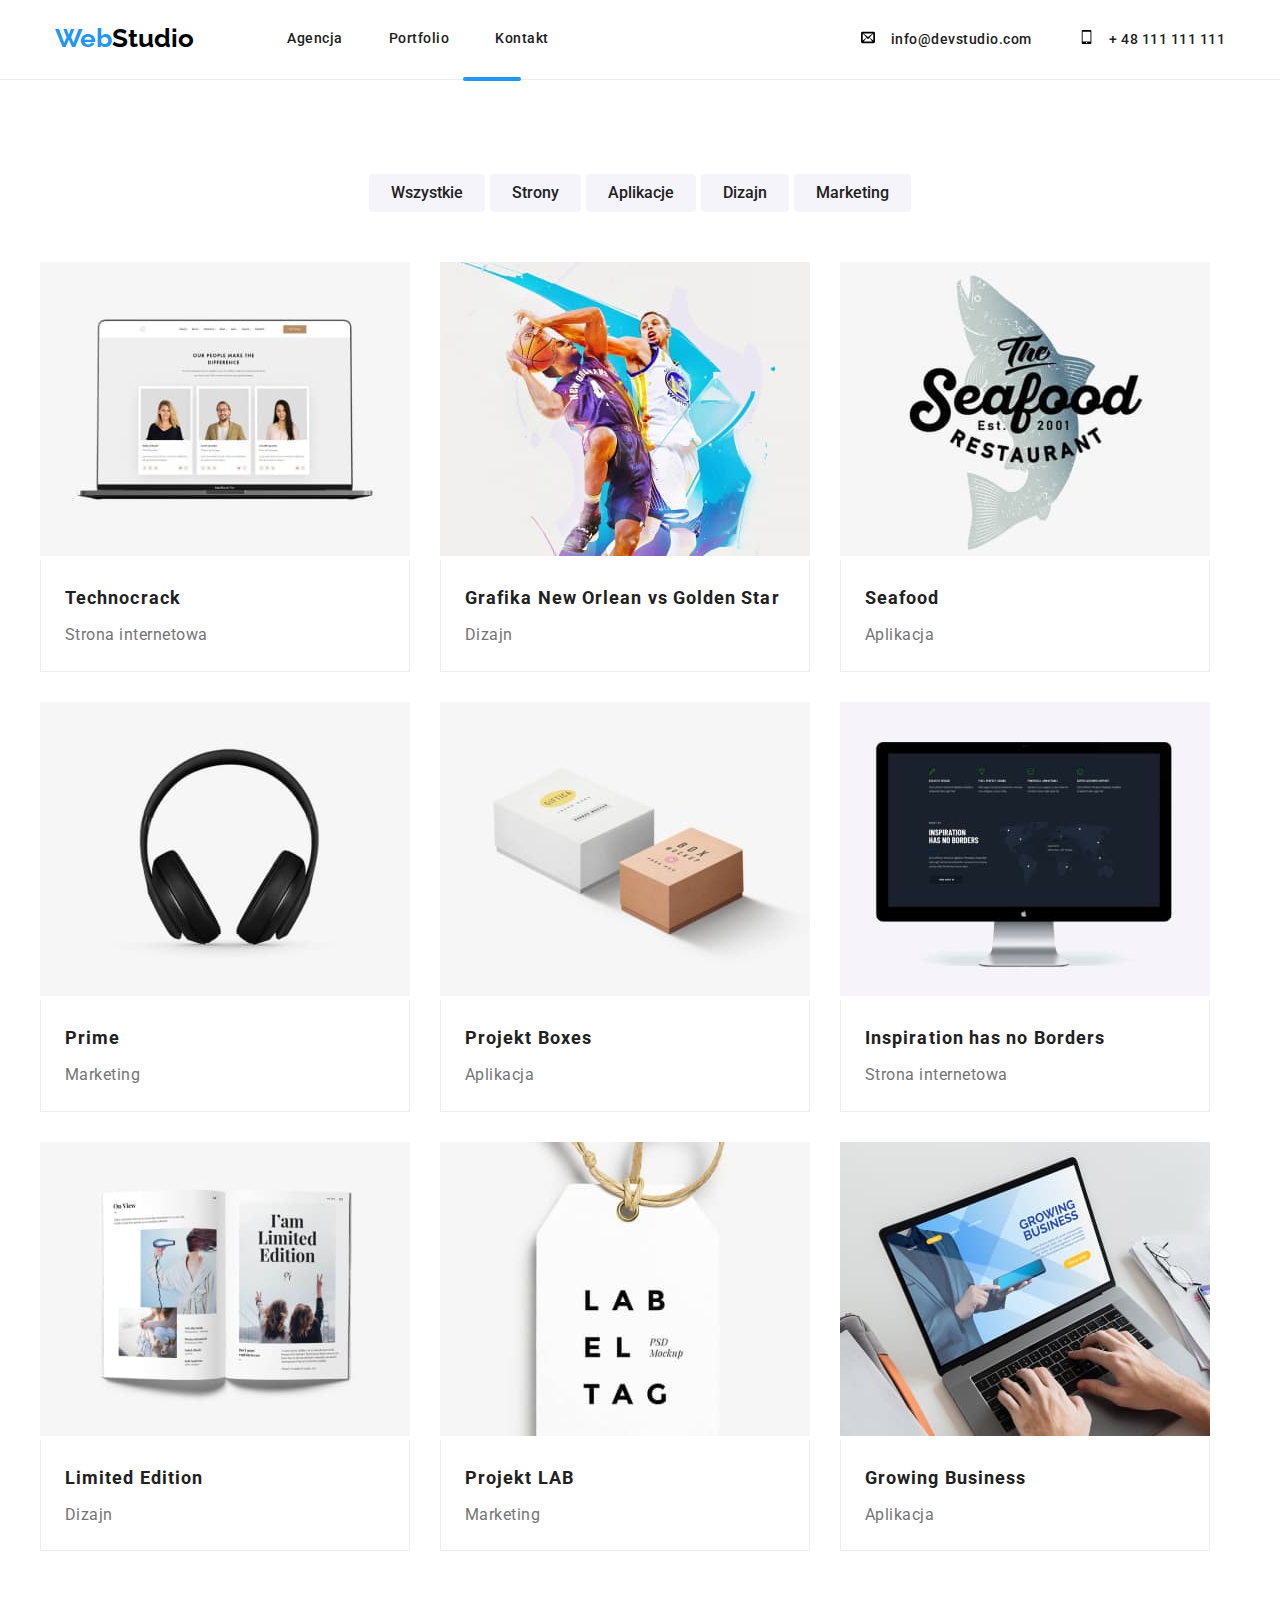
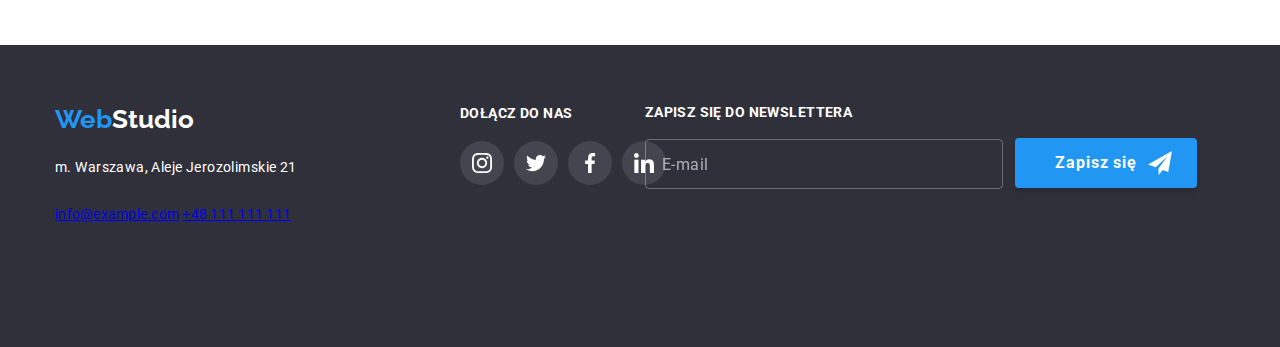
==== portfolio.html @ 0a7a1715 "footer-color-change" ====
<!DOCTYPE html>
<html lang="en">

<head>
    <meta charset="UTF-8">
    <meta http-equiv="X-UA-Compatible" content="ie=edge">
    <meta name="viewport" content="width=device-width, initial-scale=1.0"/>
    <title>Portfolio</title>

    <link
      rel="stylesheet"
      href="https://cdnjs.cloudflare.com/ajax/libs/modern-normalize/1.0.0/modern-normalize.min.css"
    />
    <link rel="stylesheet" href="./css/styles.css" />

    <link rel="preconnect" href="https://fonts.googleapis.com" /> 
    <link rel="preconnect" href="https://fonts.gstatic.com" crossorigin /> 
    <link href="https://fonts.googleapis.com/css2?family=Raleway:wght@700&family=Roboto:ital,wght@0,500;0,900;1,400;1,700&display=swap" 
    rel="stylesheet" />

</head>

<body class="body">
    <header class="header-area">
            <div class="container site-bar">
                <a class="logo logo-first" href="index.html">Web<span class="logo logo--second-header">Studio</span></a>
                <nav>
                    <ul class="main-contact">
                     <li><a class="main-contact__link" href="index.html">Agencja</a></li>
                     <li><a class="main-contact__link main-contact__portfolio" href="portfolio.html">Portfolio</a></li>
                     <li><a class="main-contact__link" href="/Kontakt">Kontakt</a></li>
                    </ul>
                </nav>
                <ul class=" main-contact main-contact--margin">
                    <li><a class="links" href="mailto:info@devstudio.com">
                        <svg width="16" height="12" class="main-contact__icon">
                            <use href="./Images/symbol-defs.svg#icon-envelop"></use>
                        </svg>
                        info@devstudio.com</a></li>
                    <li><a class="links" href="tel:+48111111111">
                    <svg width="10" height="16" class="main-contact__icon">
                        <use href="./Images/symbol-defs.svg#icon-mobile2"></use>
                    </svg>
                    + 48 111 111 111</a></li>
                </ul>
            </div>
        </header>
    
    <main>
        <div class="buttons container section">
            <div class="buttons-area">
                <button type="button" class="buttons-area__btn"> Wszystkie </button>
                <button type="button" class="buttons-area__btn"> Strony </button>
                <button type="button" class="buttons-area__btn"> Aplikacje </button>
                <button type="button" class="buttons-area__btn"> Dizajn </button>
                <button type="button" class="buttons-area__btn"> Marketing </button>
            </div>

            <ul class="projects-img">
                <li>
                    <figure>
                    <div class="projects-img__box">
                    <img
                    src="Images/technocrack.jpg"
                    alt="techno"
                    width="370"
                    height="294">
                    <div class="projects-img__box--overlay">
                        <p class="projects-img__text">Technocrack jest popularną platformą wykorzystywaną do rozpowszechniania koronawirusa. Firmy wykorzystują tę platformę do celów szpiegowskich i ataków na niezabezpieczone serwery konkurencji</p>
                    </div>
                    </div>
                    <figcaption class="projects-img__fig">
                     <h4 class="projects-img__title">Technocrack</h4> 
                     <p class="projects-img__type">Strona internetowa</p>
                    </figcaption>
                </figure>
                </li>

                <li>
                    <figure>
                        <div class="projects-img__box">
                    <img
                    src="Images/grafikaneworlean.jpg"
                    alt="neworlean"
                    width="370"
                    height="294">
                    <div class="projects-img__box--overlay">
                        <p class="projects-img__text">Technocrack jest popularną platformą wykorzystywaną do rozpowszechniania koronawirusa. Firmy wykorzystują tę platformę do celów szpiegowskich i ataków na niezabezpieczone serwery konkurencji</p>
                    </div>
                    </div>
                    <figcaption class="projects-img__fig">
                       <h4 class="projects-img__title">Grafika New Orlean vs Golden Star</h4>
                        <p class="projects-img__type">Dizajn</p>
                    </figcaption>
                    </figure>
                </li>

                <li>
                    <figure>
                        <div class="projects-img__box">
                    <img
                    src="Images/restauracja.jpg"
                    alt="restauracja"
                    width="370"
                    height="294">
                    <div class="projects-img__box--overlay">
                        <p class="projects-img__text">Technocrack jest popularną platformą wykorzystywaną do rozpowszechniania koronawirusa. Firmy wykorzystują tę platformę do celów szpiegowskich i ataków na niezabezpieczone serwery konkurencji</p>
                    </div>
                    </div>
                    <figcaption class="projects-img__fig">
                     <h4 class="projects-img__title">Seafood</h4>
                      <p class="projects-img__type">Aplikacja</p>
                    </figcaption>
                    </figure>
                </li>
            
        
                <li>
                    <figure>
                        <div class="projects-img__box">
                    <img
                    src="Images/projektprime.jpg"
                    alt="projektprime"
                    width="370"
                    height="294">
                    <div class="projects-img__box--overlay">
                        <p class="projects-img__text">Technocrack jest popularną platformą wykorzystywaną do rozpowszechniania koronawirusa. Firmy wykorzystują tę platformę do celów szpiegowskich i ataków na niezabezpieczone serwery konkurencji</p>
                    </div>
                    </div>
                    <figcaption class="projects-img__fig">
                    <h4 class="projects-img__title">Prime</h4>
                     <p class="projects-img__type">Marketing</p>
                    </figcaption>
                    </figure>
                </li>


                <li>
                    <figure>
                        <div class="projects-img__box">
                    <img
                    src="Images/projektboxes.jpg"
                    alt="boxes"
                    width="370"
                    height="294">
                    <div class="projects-img__box--overlay">
                        <p class="projects-img__text">Technocrack jest popularną platformą wykorzystywaną do rozpowszechniania koronawirusa. Firmy wykorzystują tę platformę do celów szpiegowskich i ataków na niezabezpieczone serwery konkurencji</p>
                    </div>
                    </div>
                    <figcaption class="projects-img__fig">
                    <h4 class="projects-img__title">Projekt Boxes</h4>
                     <p class="projects-img__type">Aplikacja</p>
                    </figcaption>
                    </figure>
                </li>


                <li>
                    <figure>
                        <div class="projects-img__box">
                    <img
                    src="Images/inspiration.jpg"
                    alt="inspiration"
                    width="370"
                    height="294">
                    <div class="projects-img__box--overlay">
                        <p class="projects-img__text">Technocrack jest popularną platformą wykorzystywaną do rozpowszechniania koronawirusa. Firmy wykorzystują tę platformę do celów szpiegowskich i ataków na niezabezpieczone serwery konkurencji</p>
                    </div>
                    </div>
                    <figcaption class="projects-img__fig"> 
                    <h4 class="projects-img__title">Inspiration has no Borders</h4>
                    <p class= "projects-img__type">Strona internetowa</p>
                    </figcaption>
                    </figure>
                </li>
            
                <li>
                    <figure>
                        <div class="projects-img__box">
                    <img
                    src="Images/magazyn.jpg"
                    alt="magazyn"
                    width="370"
                    height="294">
                    <div class="projects-img__box--overlay">
                        <p class="projects-img__text">Technocrack jest popularną platformą wykorzystywaną do rozpowszechniania koronawirusa. Firmy wykorzystują tę platformę do celów szpiegowskich i ataków na niezabezpieczone serwery konkurencji</p>
                    </div>
                    </div>
                    <figcaption class="projects-img__fig">
                    <h4 class="projects-img__title">Limited Edition</h4>
                    <p class="projects-img__type">Dizajn</p>
                    </figcaption>
                    </figure>
                </li>


                <li>
                    <figure>
                        <div class="projects-img__box">
                    <img
                    src="Images/projektlab.jpg"
                    alt="projektlab"
                    width="370"
                    height="294">
                    <div class="projects-img__box--overlay">
                        <p class="projects-img__text">Technocrack jest popularną platformą wykorzystywaną do rozpowszechniania koronawirusa. Firmy wykorzystują tę platformę do celów szpiegowskich i ataków na niezabezpieczone serwery konkurencji</p>
                    </div>
                    </div>
                    <figcaption class="projects-img__fig">
                    <h4 class="projects-img__title">Projekt LAB</h4>
                     <p class="projects-img__type">Marketing</p>
                     </figcaption>
                    </figure>
                </li>


                <li>
                    <figure>
                        <div class="projects-img__box">
                    <img
                    src="Images/growingbusiness.jpg"
                    alt="business"
                    width="370"
                    height="294">
                    <div class="projects-img__box--overlay">
                        <p class="projects-img__text">Technocrack jest popularną platformą wykorzystywaną do rozpowszechniania koronawirusa. Firmy wykorzystują tę platformę do celów szpiegowskich i ataków na niezabezpieczone serwery konkurencji</p>
                    </div>
                    </div>
                    <figcaption class="projects-img__fig">
                    <h4 class="projects-img__title">Growing Business</h4>
                     <p class="projects-img__type">Aplikacja</p>
                    </figcaption>
                    </figure>
                </li>
            </ul>
        </div>
    </main>

    <footer class="footer-logo">
        <div class="container footer-info">
            <div class="footer-info-adress">
        <a class= "logo logo--first" href="index.html"
        >Web<span class="logo logo--second-footer">Studio</span></a>
        
        <address class="adress-info">
            <p class="adress-info__place">m. Warszawa, Aleje Jerozolimskie 21 </p>
            <br />
            <a href="mailto:info@example.com" class="adress-info__email">
                info@example.com</a>
            <a href="tel:+48111111111" class="adress-info__telephone">
                +48 111 111 111</a>
        </address>
        </div>
        <div class="footer-socials">
            <h4 class="footer-socials__title">DOŁĄCZ DO NAS</h4>
            <ul class="footer-socials__list">
                <li class="footer-socials__pics">
                    <svg width="20" height="20">
                        <use href="./Images/symbol-defs.svg#icon-instagram-2"></use>
                    </svg>
                </li>
                <li class="footer-socials__pics">
                    <svg width="20" height="20">
                        <use href="./Images/symbol-defs.svg#icon-twitter-1"></use>
                    </svg>
                </li>
                <li class="footer-socials__pics">
                    <svg width="20" height="20">
                        <use href="./Images/symbol-defs.svg#icon-facebook-1"></use>
                    </svg>
                </li>
                <li class="footer-socials__pics">
                    <svg width="20" height="20">
                        <use href="./Images/symbol-defs.svg#icon-linkedin-1"></use>
                    </svg>
                </li>
            </ul>
        </div>
            <div class="footer-div-newsletter">
            <form class="footer-newsletter">
            <label>
            <span class="footer-newsletter-title">ZAPISZ SIĘ DO NEWSLETTERA</span>
            <input
             type="email"
             name="email" 
             placeholder="E-mail"
             required 
             class="footer-newsletter__input"/>
            </label>
            <button type="submit" class="newsletter-btn">Zapisz się
                <svg class="newsletter-btn__pic" width="24" height="24">
                    <use href="./Images/symbol-defs.svg#icon-icon-send"></use>
                </svg>
            </button>
            </form>
        </div>
    </footer>
  </body>
</html>
---- css/styles.css ----
:root {
    --main-color: #212121;
    --accent-color: #2196f3;
    --descriptions-color: #757575;
    --background-dark-color: #2f303a;
    --background-light-color: #f5f4fa;
    --white-color: #ffffff;
    --black-color: #000000;
    --client-list-color: #AFB1B8;
    --grey-color: #ffffff99;
}

*,
*::before,
*::after {
  box-sizing: border-box;
  margin: 0;
  padding: 0;
}

.body {
    font-family: "Roboto", "Raleway", sans-serif;
    color: var(--main-color);
    max-width: 1600px;
    margin-right: auto;
    margin-left: auto;
}

.container {
    max-width: 1200px;
    margin-left: auto;
    margin-right: auto;
    padding: 0 15px;
}

.section {
    padding: 94px 0;
}


/* HEADER STYLES */

.header-area {
    background-color: var(--white-color);
    border-bottom: 1px solid #ececec;
}

.site-bar {
    display: flex;
    align-items: center;
}

.site-bar > a {
    margin: 24px 93px 25px 0;
    
}

.logo {
    color: var(--accent-color);
    text-decoration: none;
    font-family: "Raleway";
    font-size: 26px;
    font-weight: 700;
}


.logo--second-header {
    color: var(--black-color);
}

.main-contact {
    display: flex;
    list-style: none;
}

.main-contact a {
    color: var(--main-color);
    font-weight: 500;
    font-size: 14px;
    vertical-align: top;
    letter-spacing: 0.5px;
    margin-right: 46px;
    text-decoration: none;
    transition-property: color;
    transition-duration: 250ms;
    transition-timing-function: cubic-bezier(0.4, 0, 0.2, 1);
}

.main-nav a {
    color: var(--descriptions-color);
    margin-right: 50px;
}

.main-contact a[href="/Kontakt"] {
    margin-right: 0;
}

.main-contact--margin {
    margin-left: auto;
}

.main-contact--margin a[href="tel:+48111111111"] {
    margin-right: 0;
}


.main-contact a:hover {
    color: var(--accent-color);
    fill: var(--accent-color);
}

.main-contact a:focus {
    color: var(--accent-color);
    fill: var(--accent-color);
}

 .main-contact__icon {
    height: 14px;
    width: 18px;
    margin-right: 10px;
    transition-property: fill;
    transition-duration: 250ms;
    transition-timing-function: cubic-bezier(0.4, 0, 0.2, 1);
 }

.main-contact__links {
    position: relative;
}

.main-contact__agency::after {
    content: "";
    position: absolute;
    background: var(--accent-color);
    border-radius: 2px;
    width: 53px;
    height: 4px;
    left: 362px;
    top: 75px;
}



/*MAIN*/


.main-site { 
    background: linear-gradient(
        to bottom,
        rgb(0,0,0, 40%),
        rgb(0,0,0, 40%)),
    url(../Images/background-image.jpg);
    padding: 200px 0;
}


.main-site__caption {
    color: var(--white-color);
    font-size: 44px;
    font-weight: 900;
    line-height: 1.4;
    text-align: center;
    vertical-align: top;
    letter-spacing: 3px;
    padding-bottom: 30px;
}


.main-site__button {
    color: var(--white-color);
    background-color: var(--accent-color);
    border: none;
    font-weight: 700;
    font-size: 16px;
    text-align: center;
    line-height: 1.9;
    cursor: pointer;
    border-radius: 4px;
    box-shadow: 0px 4px 4px rgba(0, 0, 0, 0.15);
    display: block;
    padding: 10px 42px;
    margin-right: auto;
    margin-left: auto;
}

.section-list {
    list-style: none;
    display: flex;
    gap: 30px;
}

.section-list-image {
    display: flex;
    width: 270px;
    height: 120px;
    justify-content: center;
    align-items: center;
    margin-bottom: 30px;
    border-radius: 4px;
    background-color: #F5F4FA;
}

.section-list-title { 
    font-size: 14px;
    font-weight: 700;
    line-height: auto;
    text-transform: uppercase;
    letter-spacing: 0.3px;
    margin-bottom: 10px;
}

.section-list-text {
    color: var(--descriptions-color);
    font-size: 14px;
    line-height: 1.7;
    letter-spacing: 0.3px;
}

/* another section */

.section__title {
    font-size: 36px;
    font-weight: 700;
    text-align: center;
    line-height: 42.2px;
    padding-bottom: 50px;
}

.section-list {
    list-style-type: none;
    display: flex;
    gap: 30px;
}

.section-jobs__item{
    position: relative;
}

.section-list--bcground {
    position: absolute;
    width: 100%;
    top: 224px;
    background-color: #2F303ACC;
    border: 1px black solid;
    z-index: 1;
}

.section-list-cap {
    font-family: 'Roboto';
    font-style: normal;
    font-weight: 700;
    font-size: 14px;
    line-height: 16px;
    text-align: center;
    letter-spacing: 0.03em;
    text-transform: uppercase;
    color: var(--white-color);
    padding-top: 27px;
    padding-bottom: 27px;
}

/* another section */


.container-team {
    background-color: var(--background-light-color);
}

.list-padding {
    list-style: none;
    display: flex;
    gap: 30px;
    padding-bottom: 94px;
}

.container-team__about--list {
    display: flex;
    gap: 10px;
    justify-content: center;
    padding-bottom: 30px;
}

.container-team__about--img {
    width: 44px;
    height: 44px;
    display: flex;
    justify-content: center;
    align-items: center;
    border-radius: 50%;
    fill: var(--client-list-color);
    transition-property: background-color;
    transition-duration: 250ms;
    transition-timing-function: cubic-bezier(0.4, 0, 0.2, 1);
}

.container-team__about--img:hover,
.container-team__about--img:active {
    background-color: var(--accent-color);
    cursor: pointer;
    fill: var(--white-color);
}

.team-caption {
    font-weight: 700;
    font-size: 36px;
    line-height: auto;
    text-align: center;
    vertical-align: top;
    letter-spacing: 0.03em;
    padding-bottom: 50px;
    padding-top: 94px;
}

.container-team__worker {
    background-color: var(--white-color);
    box-shadow: 0px 1px 3px rgba(0, 0, 0, 0.12), 0px 1px 1px rgba(0, 0, 0, 0.14),
    0px 2px 1px rgba(0, 0, 0, 0.2);
    border-bottom-right-radius: 4px;
    border-bottom-left-radius: 4px;
}

.container-team__worker img {
    display: block;
    max-height: 100%;
    height: auto;
}

.container-team__about--title {
    font-size: 16px;
    font-weight: 500;
    text-align: center;
    line-height: 1.2;
    letter-spacing: 0.03em;
    padding-top: 30px;
    padding-bottom: 10px;
}

.container-team__about--profession {
    color: var(--descriptions-color);
    font-size: 16px;
    text-align: center;
    letter-spacing: 0.03em;
    padding-bottom: 30px;
}

/* another section */


.container__caption {
    font-family: Roboto;
    font-size: 36px;
    font-weight: 700;
    line-height: 42.19px;
    text-align: center;
    letter-spacing: 0.03em;
    margin-bottom: 50px;
}

.list-fill {
    list-style: none;
    display: flex;
    gap: 30px;
    fill: var(--client-list-color);
}

.container__clients {
    width: 170px;
    height: 92px;
    border: 1px solid var(--client-list-color);
    border-radius: 4px;
    justify-content: center;
    align-items: center;
    display: flex;
    padding-left: 32px;
    padding-right: 32px;
    padding-top: 17.71px;
    padding-bottom: 14.25px;
    transition-property: fill;
    transition-duration: 250ms;
    transition-timing-function: cubic-bezier(0.4, 0, 0.2, 1);
}


.container__clients:hover,
.container__clients:focus {
    border: 1px solid var(--accent-color);
    fill: var(--accent-color);
    cursor: pointer;
}




/* FOOTER */


.footer-logo {
    background-color: var(--background-dark-color);
    padding: 60px 0;
}

.footer-info {
    display: flex;
}

.logo--second-footer {
    text-decoration: none;
    font-family: "Raleway", sans-serif;
    font-size: 26px;
    font-weight: 700;
    color: var(--white-color);
}

.adress-info {
    color: var(--white-color);
    font-size: 14px;
    font-weight: 400;
    font-style: normal;
    text-decoration: none;
    line-height: 1.7;
    vertical-align: top;
    letter-spacing: 0.25px;
    padding-top: 20px;
    margin-right: 70px;
    margin-bottom: 60px;
}

.adress-info__place {
    font-style: normal;
    font-size: 14px;
    line-height: 24px;
    letter-spacing: 0.03em;
}

.adress-info__email
.adress-info__telephone {
    text-decoration: none;
    color: var(--grey-color);
    font-style: normal;
    font-size: 14px;
    font-weight: 400;
    line-height: 1.7;
    vertical-align: top;
    letter-spacing: 0.25px;
    transition-property: color;
    transition-duration: 250ms;
    transition-timing-function: cubic-bezier(0.4, 0, 0.2, 1);
}


.adress-info__email:focus {
    color: var(--accent-color);
}
.adress-info__email:hover {
    color: var(--accent-color);
}

.adress-info__telephone:focus {
    color: var(--accent-color)
}
.adress-info__telephone:hover {
    color: var(--accent-color);
}

.footer-socials {
    position: absolute;
    left: 460px;
}

.footer-socials__title {
    font-family: Roboto;
    font-size: 14px;
    font-weight: 700;
    line-height: 16px;
    letter-spacing: 0.03em;
    text-transform: uppercase;
    color: var(--white-color);
    margin-bottom: 20px;
}

.footer-socials__list{
    display: flex;
    gap: 10px;
}

.footer-socials__pics {
    width: 44px;
    height: 44px;
    background-color:rgba(255, 255, 255, 0.1);
    border-radius: 50%;
    justify-content: center;
    align-items: center;
    gap: 10px;
    display: flex;
    fill: var(--white-color);
    transition-property: background-color;
    transition-duration: 250ms;
    transition-timing-function: cubic-bezier(0.4, 0, 0.2, 1);
}

.footer-socials__pics:hover,
.footer-socials__pics:focus {
    background-color: var(--accent-color);
    cursor: pointer;
    fill: var(--white-color);
}

/* NEWSLETTER FOOTER */

.footer-div-newsletter {
    margin-left: 200px;
}

.footer-newsletter {
    display: flex;
    flex-flow: row wrap;
    align-items: flex-start;
}


.footer-newsletter-title {
    font-style: normal;
    font-weight: 700;
    font-size: 14px;
    line-height: 14px;
    letter-spacing: 0.03em;
    color: var(--white-color);
    display: block;
    margin-left: 78px;
    margin-bottom: 20px;
}


.footer-newsletter__input {
    font-weight: 400;
    font-size: 16px;
    line-height: 20px;
    width: 358px;
    height: 50px;
    margin-left: 78px;
    margin-right: 12px;
    padding: 15px 16px;
    border: 1px solid rgba(255, 255, 255, 0.3);
    filter: drop-shadow(0px 4px 4px rgba(0, 0, 0, 0.15));
    border-radius: 4px;
    background-color: #2196F300;
    outline: none;
    transition: border 250ms cubic-bezier(0.4, 0, 0.2, 1);;
}

.footer-newsletter__input:focus-within{
    border-color: var(--accent-color);
}
.footer-newsletter__input:hover{
    border-color: var(--accent-color);
}

.footer-newsletter__input::placeholder {
    font-size: 16px;
    line-height: 20px;
    letter-spacing: 0.03em;
    color: rgba(255, 255, 255, 0.6);
}


.newsletter-btn {
    font-weight: 700;
    font-size: 16px;
    line-height: 30px;
    letter-spacing: 0.06em;
    color: var(--white-color);
    padding: 10px 28px 10px 42px;
    background-color: var(--accent-color);
    border: none;
    border-radius: 4px;
    box-shadow: 0px 4px 4px rgba(0, 0, 0, 0.15);
    cursor: pointer;
    position: relative;
    margin-top: 33px;
    padding: 10px 60px 10px 40px;
}


.newsletter-btn:active {
    box-shadow: 0px 4px 4px 0px rgba(0, 0, 0, 0.3) inset;
}

.newsletter-btn svg {
    margin-left: 24px;
}

.newsletter-btn__pic {
    position: absolute;
    top: 13px;
    right: 25px;
    fill: var(--white-color);
}



/* PORTFOLIO */

.main-contact__portfolio::after {
    content: "";
    position: absolute;
    height: 4px;
    width: 58px;
    background: var(--accent-color);
    border-radius: 2px;
    top: 77px;
    left: 463px
}

.buttons-area {
    display: flex;
    gap: 5px;
    justify-content: center;
}

.buttons-area__btn {
    background-color: var(--background-light-color);
    color: var(--main-color);
    border: none;
    font-size: 16px;
    font-weight: 500;
    text-align: center;
    line-height: 1.63;
    vertical-align: top; 
    padding: 6px 22px;
    border-radius: 4px;
    transition-property: background-color;
    transition-duration: 250ms;
    transition-timing-function: cubic-bezier(0.4, 0, 0.2, 1)
}

.buttons-area__btn:hover {
    background-color: var(--accent-color);
    color: var(--white-color);
    cursor: pointer;
    box-shadow: 0px 3px 1px rgba(0, 0, 0, 0.1),
    0px 1px 2px rgba(0, 0, 0, 0.08), 0px 2px 2px rgba(0, 0, 0, 0.12);
}

.buttons-area__btn:focus {
    background-color: var(--accent-color);
    fill: var(--white-color);
    cursor: pointer;
}

.projects-img {
    list-style: none;
    display: flex;
    flex-wrap: wrap;
    padding-top: 50px;
    gap: 30px;
}


.projects-img__box {
    display: relative;
    overflow: hidden;
}

.projects-img__fig {
    border-bottom: 1px solid #eeeeee;
    border-right: 1px solid #eeeeee;
    border-left: 1px solid #eeeeee;
}

.projects-img__title {
    font-size: 18px;
    font-weight: 700;
    line-height: 36px;
    vertical-align: top;
    letter-spacing: 0.06em;
    padding-top: 20px;
    padding-bottom: 4px;
    padding-left: 24px;
}

.projects-img__type {
    display: flex;
    color: var(--descriptions-color);
    font-size: 16px;
    line-height: 1.9;
    letter-spacing: 0.03em;
    padding-bottom: 20px;
    padding-left: 24px;
}




/* Wysuwane niebieskie karty */

.projects-img__box {
    position: relative;
    overflow: hidden;
}

.projects-img__box--overlay {
    position: absolute;
    top: 0;
    left: 0;
    width: 100%;
    height: 100%;
    background-color: #2196F3E5;
    transform: translateY(100%);
    transition: transform 250ms ease;
}

.projects-img__text {
    font-family: 'Roboto';
    font-weight: 400;
    font-size: 18px;
    line-height: 28px;
    letter-spacing: 0.03em;
    color: var(--white-color);
    padding-top: 49px;
    padding-bottom: 49px;
    padding-left: 24px;
    padding-right: 45px;
}

.project-box:hover .overlay{
    transform: translateY(0);
}

/* Okno modalne BACKDROP */

.backdrop {
    position: fixed;
    left: 0;
    top: 0;
    width: 100%;
    height: 100%;
    background-color: #00000033;
}

.modal {
    position: absolute;
    width: 528px;
    height: 581px;
    left: 50%;
    top: 50%;
    background-color: var(--white-color);
    transform: translate(-50%,-50%);
    filter: drop-shadow(0px 4px 4px rgba(0, 0, 0, 0.25));
}

.overlay-z {
    z-index: 3;
}

.close-btn {
    position: absolute;
    top: 8px;
    right: 8px;
    height: 30px;
    width: 30px;
    background-color: var(--white-color);
    border: 1px solid #0000001A;
    border-radius: 50%;
    cursor: pointer;
    transition: color 250ms cubic-bezier(0.4, 0, 0.2, 1)
}

.close-btn:hover {
    color: var(--white-color);
    background-color: var(--accent-color);
}

.is-hidden {
    opacity: 0;
    visibility: hidden;
    pointer-events: none;
}

.modal-title {
    font-family: 'Roboto';
    font-style: normal;
    font-weight: 700;
    font-size: 20px;
    line-height: 23px;
    text-align: center;
    letter-spacing: 0.03em;
    color: var(--main-color);
    margin: 40px 40px 12px 40px;
}

.modal-form {
    display: flex;
    flex-direction: column;
}


.modal-form-blanks {
    position: relative;
    width: 100%;
    margin: 0 0 20px;
    transition: fill 250ms cubic-bezier(0.4, 0, 0.2, 1);
}

.modal-form-blanks:hover {
    fill: var(--accent-color);
}

.modal-form-blank:focus {
    fill: var(--accent-color);
}

.modal-form-icon {
    position: absolute;
    top: 29px;
    left: 50px;
}


.modal-form-blanks span {
    font-weight: 400;
    font-size: 12px;
    line-height: 14px;
    letter-spacing: 0.01em;
    color: var(--descriptions-color);
    display: block;
    margin-bottom: 4px;
    margin-left: 40px;
}


.modal-form-input {
    display: block;
    width: 448px;
    height: 40px;
    border: 1px solid rgba(33, 33, 33, 0.2);
    border-radius: 4px;
    margin-bottom: 28px;
    outline: none;
    margin: 0px 40px;
    padding: 12px 42px;
    transition: border 250ms cubic-bezier(0.4, 0, 0.2, 1);
}

.modal-form-input:focus-within {
    border-color: var(--accent-color);
}


.modal-form label {
    position: relative;
}

.modal-form-comment-area span {
    font-family: 'Roboto';
    font-style: normal;
    font-weight: 400;
    font-size: 12px;
    line-height: 14px;
    letter-spacing: 0.01em;
    color: var(--descriptions-color);
    display: block;
    margin-bottom: 4px;
    margin-left: 40px;
}

.modal-form-comment {
    width: 448px;
    height: 120px;
    border: 1px solid rgba(33, 33, 33, 0.2);
    border-radius: 4px;
    resize: none;
    padding: 12px 16px;
    margin-left: 40px;
    outline: none;
    transition: border 250ms cubic-bezier(0.4, 0, 0.2, 1);
}

.modal-form-comment:focus-within {
    border-color: var(--accent-color);
}

.modal-form-comment::placeholder {
    font-family: 'Roboto';
    font-style: normal;
    font-weight: 400;
    font-size: 12px;
    line-height: 14px;
    letter-spacing: 0.01em;
    color: #75757580
}

.form-checkbox {
    position: relative;
}

.modal-form-policy {
    font-family: 'Roboto';
    font-style: normal;
    font-weight: 400;
    font-size: 14px;
    line-height: 24px;
    letter-spacing: 0.03em;
    color: var(--descriptions-color);
    position: absolute;
   
}

.modal-form-links {
    text-decoration-line: underline;
    color: var(--accent-color);
}

.modal-form-policy button {
    width: 200px;
    height: 50px;
    background: var(--accent-color);
    box-shadow: 0px 4px 4px rgba(0, 0, 0, 0.15);
    border-radius: 4px;
    border: none;
    color: var(--white-color);
    cursor: pointer;
    margin-left: 164px;
    margin-bottom: 40px; 
    margin-top: 20px;
}


.form-checkbox-accept {
    font-family: 'Roboto';
    font-style: normal;
    font-weight: 400;
    font-size: 14px;
    line-height: 24px;
    letter-spacing: 0.03em;
    color: var(--descriptions-color);
    margin-left: 77px;
}


.user-policy::before {
    position: absolute;
    content: "";
    display: block;
    width: 16px;
    height: 16px;
    border: 2px solid black;
    border-radius: 4px;
    top: 4px;
    left: 54px;   
}

.modal-form-policy:checked + .form-checkbox-accept::before {
    background-color: var(--accent-color);
    border: none;
    background-image: url(../Images/Checked.svg);
    background-repeat: no-repeat;
    background-position: center;
    transition-property: background-color;
    transition-duration: 250ms;
    transition-timing-function: cubic-bezier(0.4, 0, 0.2, 1);
}

.visually-hidden {
    position: absolute !important;
    overflow: hidden !important;
    clip: rect(0 0 0 0) !important;
    height: 1px !important;
    width: 1px !important;
    margin: -1px !important;
    padding: 0 !important;
    border: 0 !important;
}
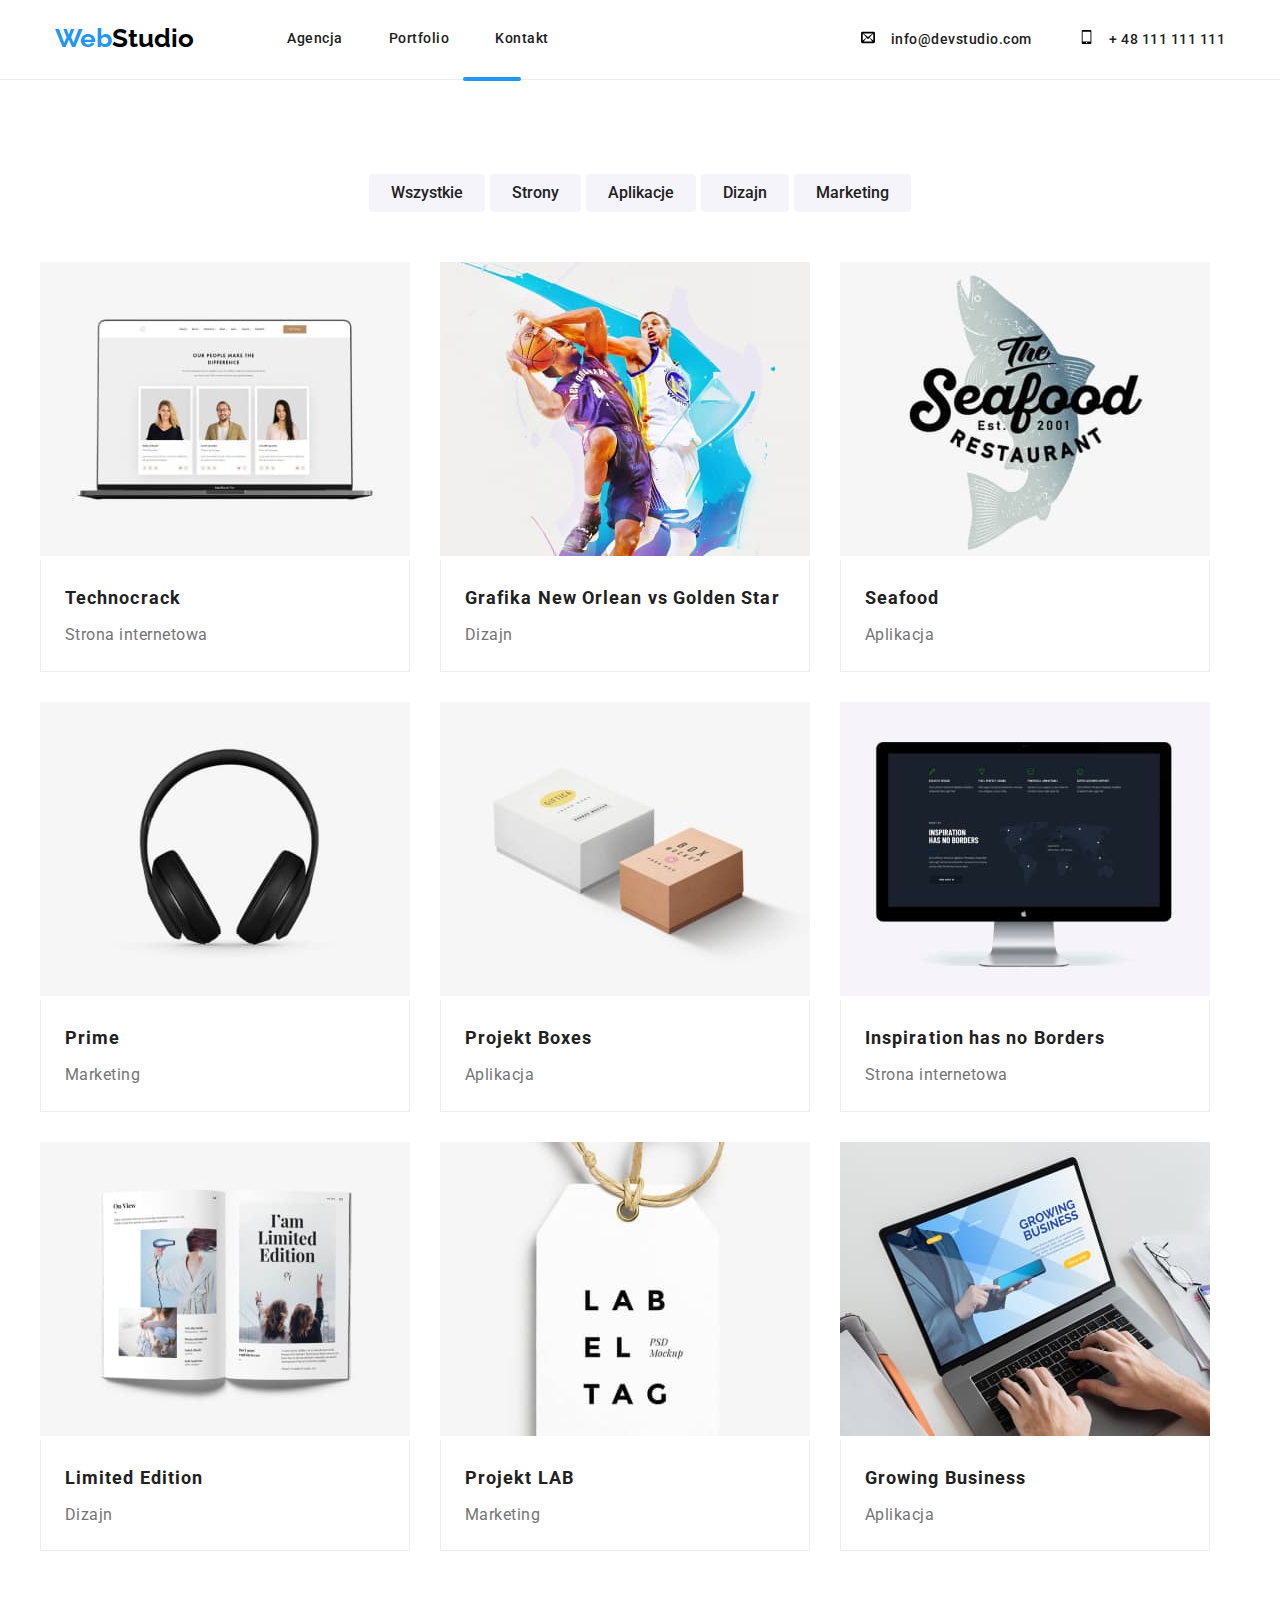
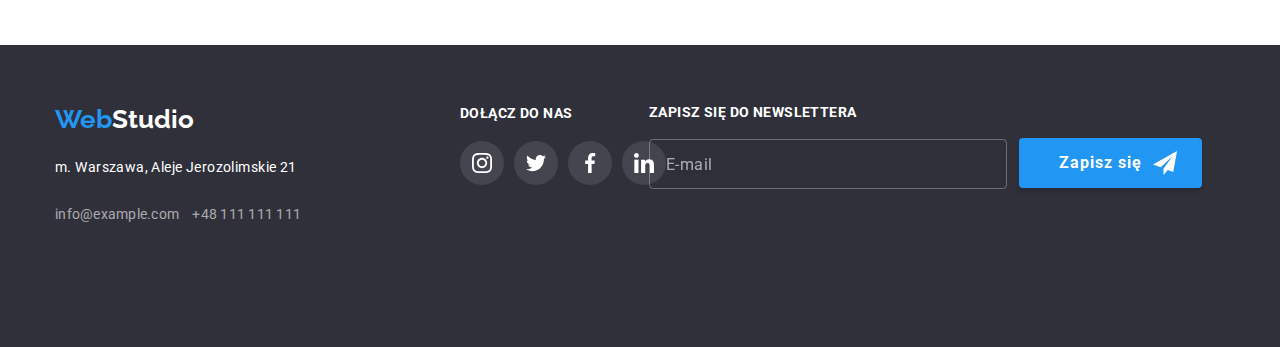
==== commit d8d6ae86: "scss components" ====
--- a/portfolio.html
+++ b/portfolio.html
@@ -294,6 +294,7 @@
             </button>
             </form>
         </div>
+        </div>
     </footer>
   </body>
 </html>--- a/css/styles.css
+++ b/css/styles.css
@@ -431,7 +431,11 @@
     letter-spacing: 0.03em;
 }
 
-.adress-info__email
+.adress-info__email {
+    margin-right: 10px;
+}
+
+.adress-info__email,
 .adress-info__telephone {
     text-decoration: none;
     color: var(--grey-color);
@@ -721,7 +725,7 @@
     padding-right: 45px;
 }
 
-.project-box:hover .overlay{
+.projects-img__box:hover .projects-img__box--overlay {
     transform: translateY(0);
 }
 
@@ -845,7 +849,7 @@
 }
 
 
-.modal-form label {
+.modal-form-blanks {
     position: relative;
 }
 
@@ -909,7 +913,7 @@
     color: var(--accent-color);
 }
 
-.modal-form-policy button {
+.modal-button {
     width: 200px;
     height: 50px;
     background: var(--accent-color);
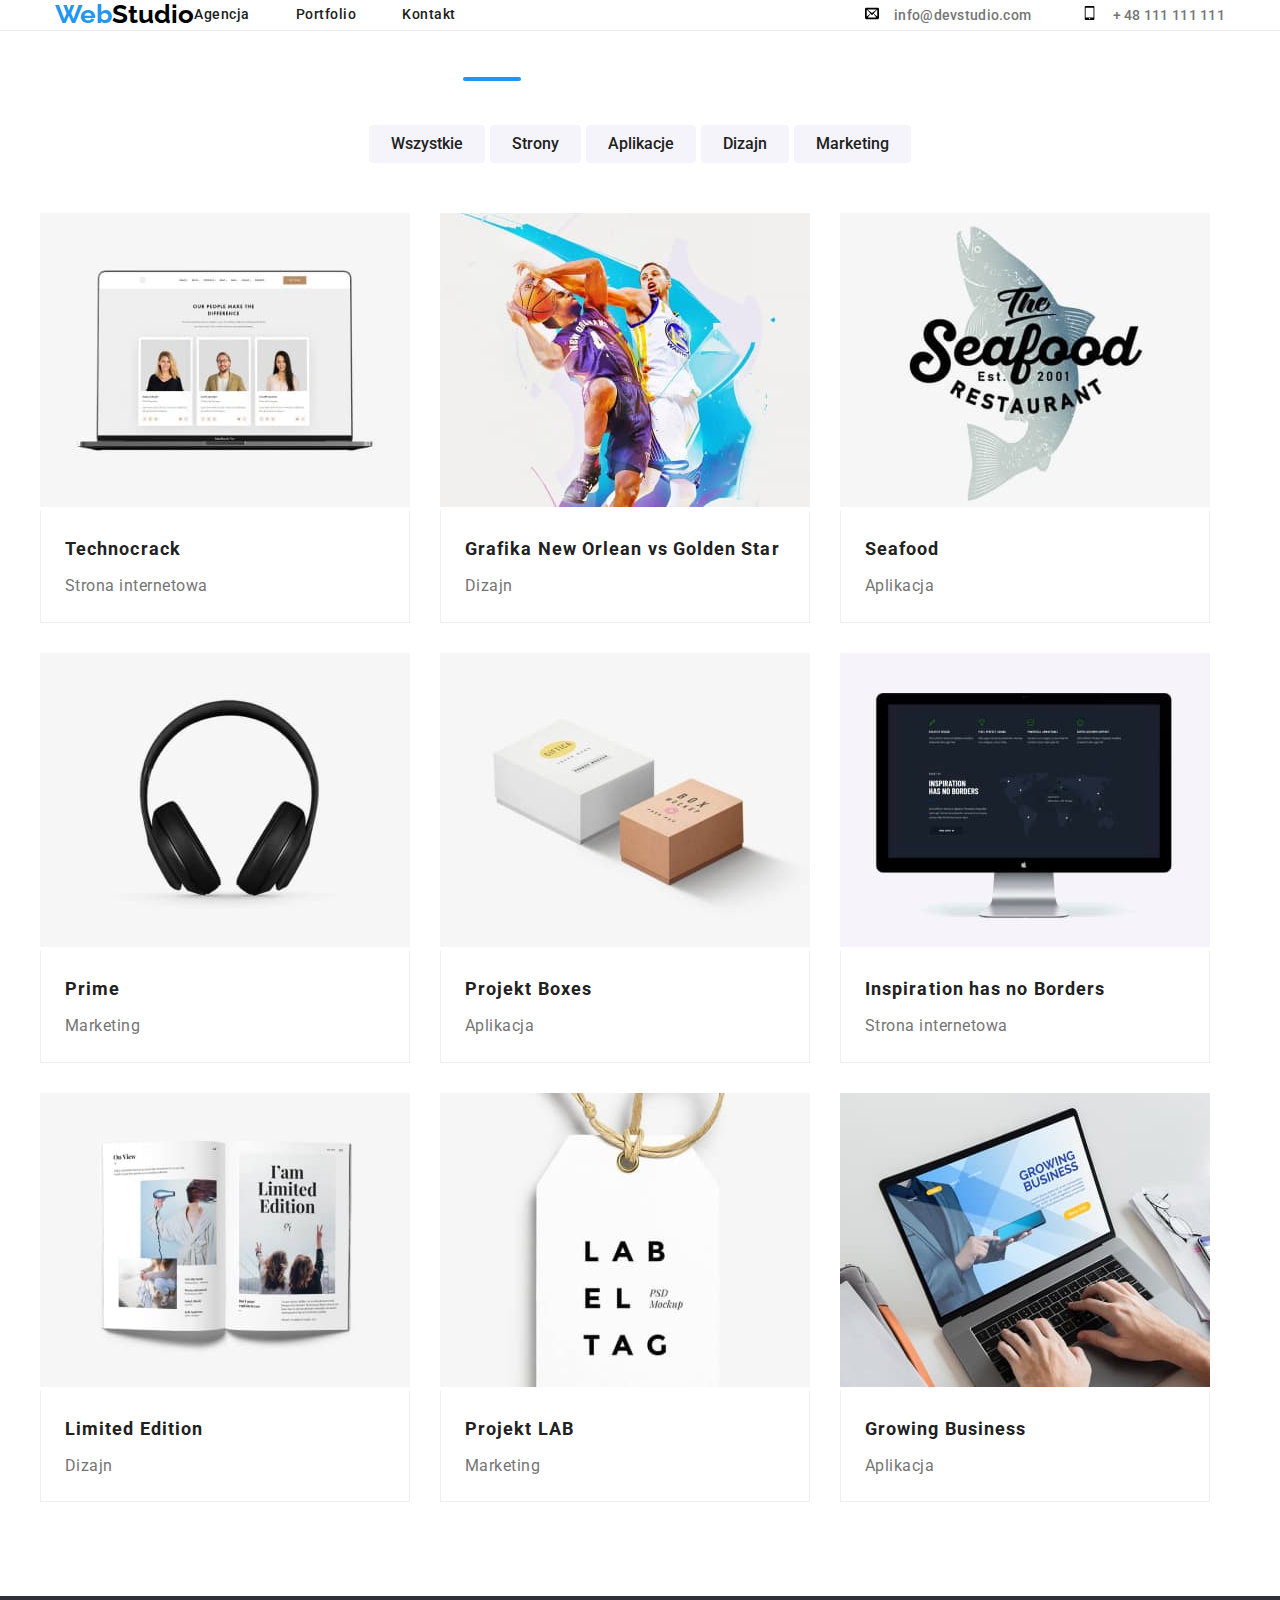
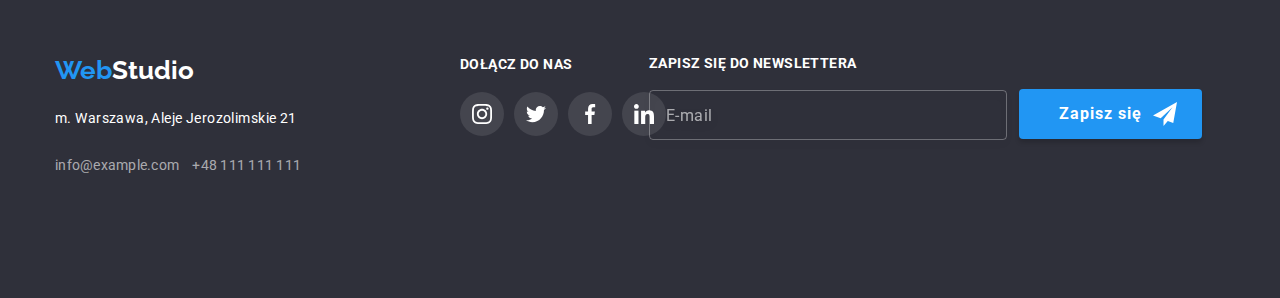
==== commit e5f206f0: "header-scss" ====
--- a/portfolio.html
+++ b/portfolio.html
@@ -32,12 +32,12 @@
                     </ul>
                 </nav>
                 <ul class=" main-contact main-contact--margin">
-                    <li><a class="links" href="mailto:info@devstudio.com">
+                    <li><a class="main-contact__email" href="mailto:info@devstudio.com">
                         <svg width="16" height="12" class="main-contact__icon">
                             <use href="./Images/symbol-defs.svg#icon-envelop"></use>
                         </svg>
                         info@devstudio.com</a></li>
-                    <li><a class="links" href="tel:+48111111111">
+                    <li><a class="main-contact__tel" href="tel:+48111111111">
                     <svg width="10" height="16" class="main-contact__icon">
                         <use href="./Images/symbol-defs.svg#icon-mobile2"></use>
                     </svg>
--- a/css/styles.css
+++ b/css/styles.css
@@ -50,9 +50,8 @@
     align-items: center;
 }
 
-.site-bar > a {
+.logo--first {
     margin: 24px 93px 25px 0;
-    
 }
 
 .logo {
@@ -63,7 +62,6 @@
     font-weight: 700;
 }
 
-
 .logo--second-header {
     color: var(--black-color);
 }
@@ -73,7 +71,7 @@
     list-style: none;
 }
 
-.main-contact a {
+.main-contact__link {
     color: var(--main-color);
     font-weight: 500;
     font-size: 14px;
@@ -86,33 +84,52 @@
     transition-timing-function: cubic-bezier(0.4, 0, 0.2, 1);
 }
 
-.main-nav a {
-    color: var(--descriptions-color);
+.main-contact__link:hover,
+.main-contact__link:focus {
+    color: var(--accent-color);
+}
+
+.main-contact__contact {
     margin-right: 50px;
-}
-
-.main-contact a[href="/Kontakt"] {
-    margin-right: 0;
 }
 
 .main-contact--margin {
     margin-left: auto;
 }
 
-.main-contact--margin a[href="tel:+48111111111"] {
+.main-contact__email{
+    margin-right: 50px;
+}
+
+.main-contact__email,
+.main-contact__tel {
+    font-family: 'Roboto';
+    font-style: normal;
+    font-weight: 500;
+    font-size: 14px;
+    line-height: 16px;
+    letter-spacing: 0.02em;
+    color: var(--descriptions-color);
+    text-decoration: none;
+}
+
+.main-contact__tel {
     margin-right: 0;
 }
 
-
-.main-contact a:hover {
+.main-contact__tel:hover,
+.main-contact__tel:focus {
     color: var(--accent-color);
     fill: var(--accent-color);
 }
 
-.main-contact a:focus {
+.main-contact__email:hover,
+.main-contact__email:focus {
     color: var(--accent-color);
     fill: var(--accent-color);
 }
+
+
 
  .main-contact__icon {
     height: 14px;
@@ -123,9 +140,6 @@
     transition-timing-function: cubic-bezier(0.4, 0, 0.2, 1);
  }
 
-.main-contact__links {
-    position: relative;
-}
 
 .main-contact__agency::after {
     content: "";
@@ -519,20 +533,6 @@
     flex-flow: row wrap;
     align-items: flex-start;
 }
-
-
-.footer-newsletter-title {
-    font-style: normal;
-    font-weight: 700;
-    font-size: 14px;
-    line-height: 14px;
-    letter-spacing: 0.03em;
-    color: var(--white-color);
-    display: block;
-    margin-left: 78px;
-    margin-bottom: 20px;
-}
-
 
 .footer-newsletter__input {
     font-weight: 400;
@@ -565,6 +565,17 @@
     color: rgba(255, 255, 255, 0.6);
 }
 
+.footer-newsletter-title {
+    font-style: normal;
+    font-weight: 700;
+    font-size: 14px;
+    line-height: 14px;
+    letter-spacing: 0.03em;
+    color: var(--white-color);
+    display: block;
+    margin-left: 78px;
+    margin-bottom: 20px;
+}
 
 .newsletter-btn {
     font-weight: 700;
@@ -808,7 +819,7 @@
     fill: var(--accent-color);
 }
 
-.modal-form-blank:focus {
+.modal-form-blanks:focus {
     fill: var(--accent-color);
 }
 
@@ -848,10 +859,10 @@
     border-color: var(--accent-color);
 }
 
-
-.modal-form-blanks {
-    position: relative;
-}
+.modal-form-input:hover {
+    border-color: var(--accent-color);
+}
+
 
 .modal-form-comment-area span {
     font-family: 'Roboto';
@@ -882,6 +893,10 @@
     border-color: var(--accent-color);
 }
 
+.modal-form-comment:hover {
+    border-color: var(--accent-color);
+}
+
 .modal-form-comment::placeholder {
     font-family: 'Roboto';
     font-style: normal;
@@ -896,17 +911,6 @@
     position: relative;
 }
 
-.modal-form-policy {
-    font-family: 'Roboto';
-    font-style: normal;
-    font-weight: 400;
-    font-size: 14px;
-    line-height: 24px;
-    letter-spacing: 0.03em;
-    color: var(--descriptions-color);
-    position: absolute;
-   
-}
 
 .modal-form-links {
     text-decoration-line: underline;
@@ -952,7 +956,19 @@
     left: 54px;   
 }
 
-.modal-form-policy:checked + .form-checkbox-accept::before {
+.modal-form-policy {
+    font-family: 'Roboto';
+    font-style: normal;
+    font-weight: 400;
+    font-size: 14px;
+    line-height: 24px;
+    letter-spacing: 0.03em;
+    color: var(--descriptions-color);
+    position: absolute;
+   
+}
+
+.modal-form-policy:checked + .user-policy::before {
     background-color: var(--accent-color);
     border: none;
     background-image: url(../Images/Checked.svg);
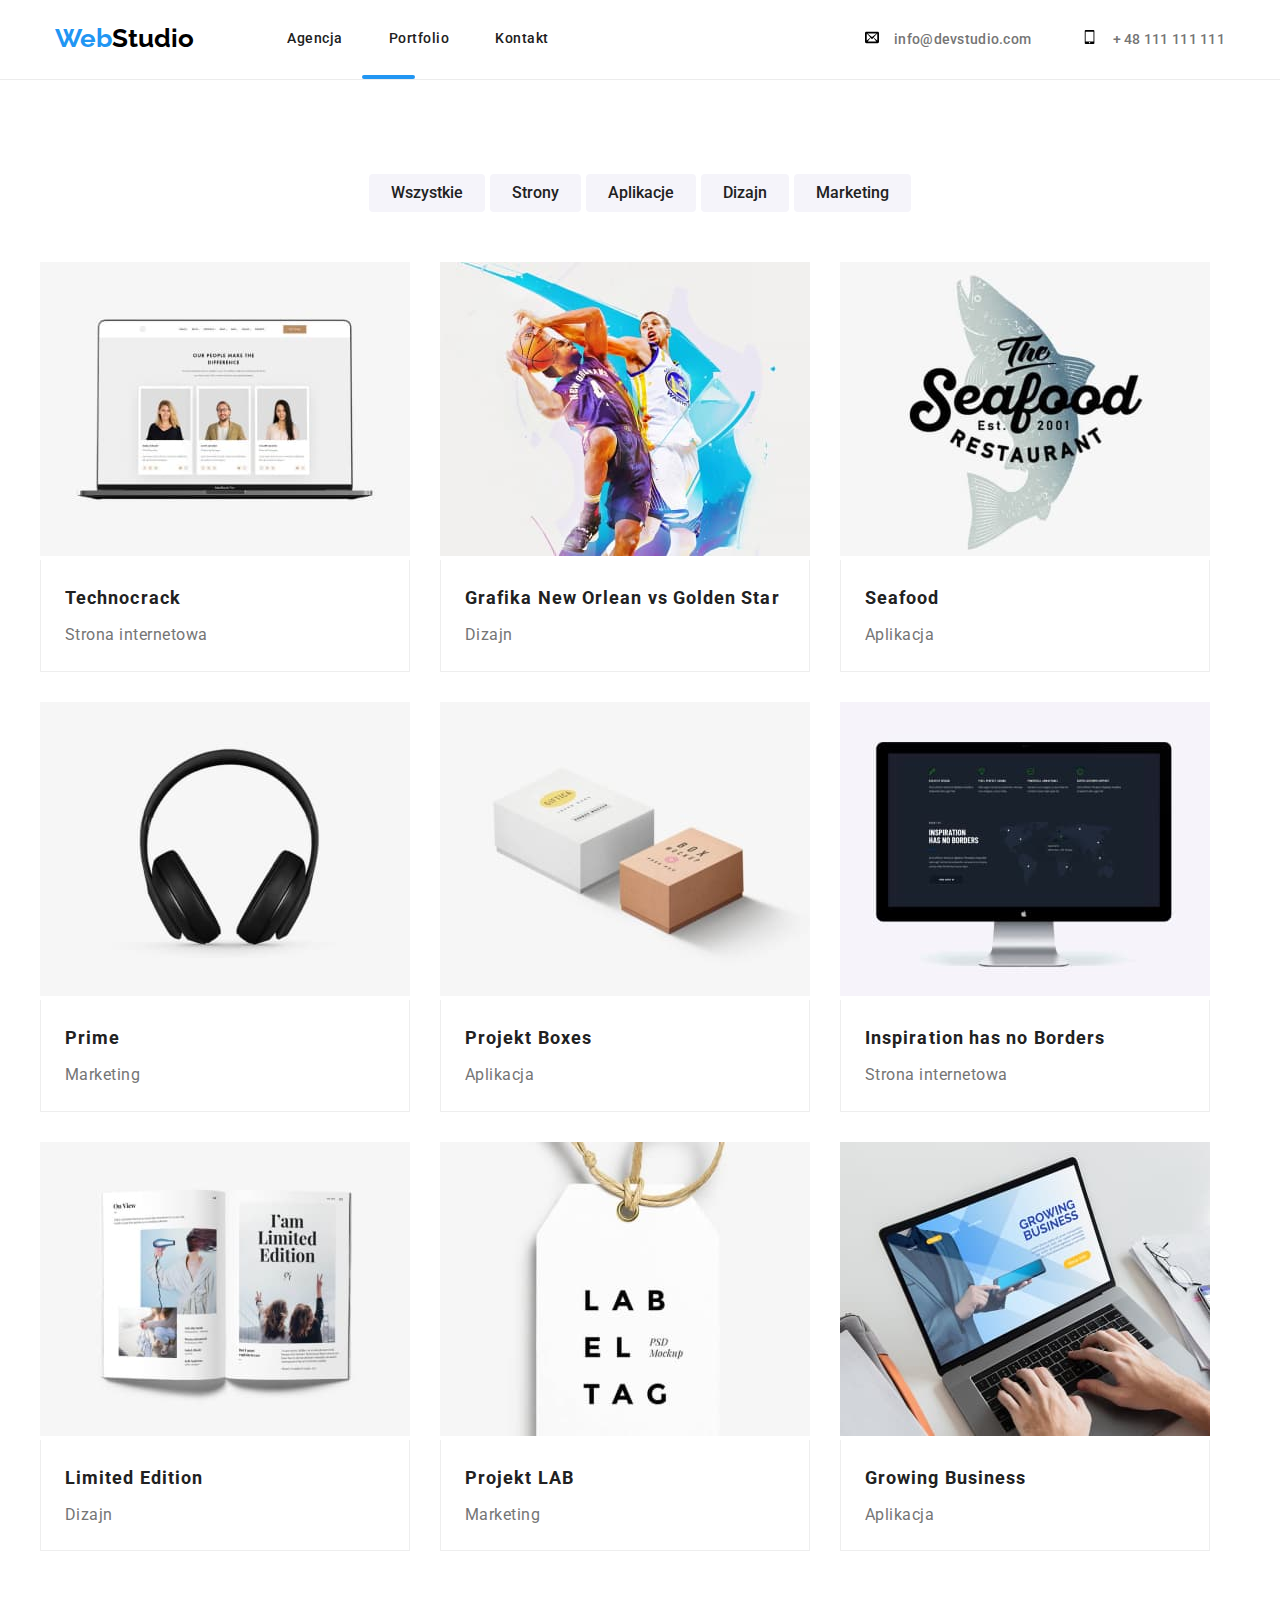
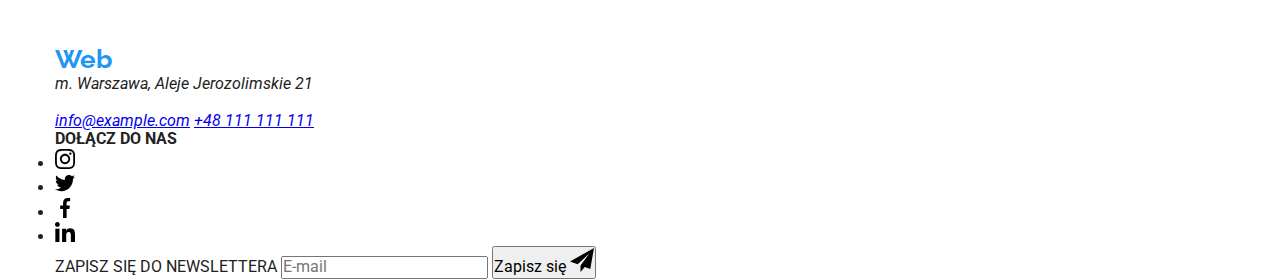
==== commit b756c9fc: "new footer bem" ====
--- a/portfolio.html
+++ b/portfolio.html
@@ -23,29 +23,29 @@
 <body class="body">
     <header class="header-area">
             <div class="container site-bar">
-                <a class="logo logo-first" href="index.html">Web<span class="logo logo--second-header">Studio</span></a>
-                <nav>
-                    <ul class="main-contact">
-                     <li><a class="main-contact__link" href="index.html">Agencja</a></li>
-                     <li><a class="main-contact__link main-contact__portfolio" href="portfolio.html">Portfolio</a></li>
-                     <li><a class="main-contact__link" href="/Kontakt">Kontakt</a></li>
-                    </ul>
-                </nav>
-                <ul class=" main-contact main-contact--margin">
-                    <li><a class="main-contact__email" href="mailto:info@devstudio.com">
-                        <svg width="16" height="12" class="main-contact__icon">
-                            <use href="./Images/symbol-defs.svg#icon-envelop"></use>
-                        </svg>
-                        info@devstudio.com</a></li>
-                    <li><a class="main-contact__tel" href="tel:+48111111111">
-                    <svg width="10" height="16" class="main-contact__icon">
-                        <use href="./Images/symbol-defs.svg#icon-mobile2"></use>
-                    </svg>
-                    + 48 111 111 111</a></li>
+                <a class="logo logo--first" href="index.html">Web<span class=" logo logo--second-header">Studio</span></a>
+            <nav>
+                <ul class="main-contact">
+                    <li><a class="main-contact__link main-contact__agency" href="index.html">Agencja</a></li>
+                    <li><a class="main-contact__link" href="portfolio.html">Portfolio</a></li>
+                    <li><a class="main-contact__link main-contact__contact" href="/Kontakt">Kontakt</a></li>
                 </ul>
-            </div>
-        </header>
-    
+            </nav>
+            <ul class=" main-contact main-contact--margin">
+                <li><a class="main-contact__email" href="mailto:info@devstudio.com">
+                    <svg width="16" height="12" class="main-contact__icon">
+                        <use href="./Images/symbol-defs.svg#icon-envelop"></use>
+                    </svg>
+                    info@devstudio.com</a></li>
+                <li><a class="main-contact__tel" href="tel:+48111111111">
+                <svg width="10" height="16" class="main-contact__icon">
+                    <use href="./Images/symbol-defs.svg#icon-mobile2"></use>
+                </svg>
+                + 48 111 111 111</a></li>
+            </ul>
+        </div>
+    </header>
+
     <main>
         <div class="buttons container section">
             <div class="buttons-area">
--- a/css/styles.css
+++ b/css/styles.css
@@ -407,12 +407,12 @@
 /* FOOTER */
 
 
-.footer-logo {
+.footer {
     background-color: var(--background-dark-color);
     padding: 60px 0;
 }
 
-.footer-info {
+.footer__info {
     display: flex;
 }
 
@@ -424,7 +424,7 @@
     color: var(--white-color);
 }
 
-.adress-info {
+.footer__adress {
     color: var(--white-color);
     font-size: 14px;
     font-weight: 400;
@@ -438,19 +438,19 @@
     margin-bottom: 60px;
 }
 
-.adress-info__place {
+.footer__adress-text {
     font-style: normal;
     font-size: 14px;
     line-height: 24px;
     letter-spacing: 0.03em;
 }
 
-.adress-info__email {
+.footer__adress-email {
     margin-right: 10px;
 }
 
-.adress-info__email,
-.adress-info__telephone {
+.footer__adress-email,
+.footer__adress-telephone {
     text-decoration: none;
     color: var(--grey-color);
     font-style: normal;
@@ -465,26 +465,26 @@
 }
 
 
-.adress-info__email:focus {
+.footer__adress-email:focus {
     color: var(--accent-color);
 }
-.adress-info__email:hover {
+.footer__adress-email:hover {
     color: var(--accent-color);
 }
 
-.adress-info__telephone:focus {
+.footer__adress-telephone:focus {
     color: var(--accent-color)
 }
-.adress-info__telephone:hover {
+.footer__adress-telephone:hover {
     color: var(--accent-color);
 }
 
-.footer-socials {
+.footer__socials {
     position: absolute;
     left: 460px;
 }
 
-.footer-socials__title {
+.footer__socials-title {
     font-family: Roboto;
     font-size: 14px;
     font-weight: 700;
@@ -495,12 +495,12 @@
     margin-bottom: 20px;
 }
 
-.footer-socials__list{
+.footer__socials-list{
     display: flex;
     gap: 10px;
 }
 
-.footer-socials__pics {
+.footer__socials-pics {
     width: 44px;
     height: 44px;
     background-color:rgba(255, 255, 255, 0.1);
@@ -515,8 +515,8 @@
     transition-timing-function: cubic-bezier(0.4, 0, 0.2, 1);
 }
 
-.footer-socials__pics:hover,
-.footer-socials__pics:focus {
+.footer__socials-pics:hover,
+.footer__socials-pics:focus {
     background-color: var(--accent-color);
     cursor: pointer;
     fill: var(--white-color);
@@ -524,17 +524,29 @@
 
 /* NEWSLETTER FOOTER */
 
-.footer-div-newsletter {
+.footer__newsletter {
     margin-left: 200px;
 }
 
-.footer-newsletter {
+.footer__newsletter-form {
     display: flex;
     flex-flow: row wrap;
     align-items: flex-start;
 }
 
-.footer-newsletter__input {
+.footer__newsletter-title {
+    font-style: normal;
+    font-weight: 700;
+    font-size: 14px;
+    line-height: 14px;
+    letter-spacing: 0.03em;
+    color: var(--white-color);
+    display: block;
+    margin-left: 78px;
+    margin-bottom: 20px;
+}
+
+.footer__newsletter-input {
     font-weight: 400;
     font-size: 16px;
     line-height: 20px;
@@ -551,33 +563,21 @@
     transition: border 250ms cubic-bezier(0.4, 0, 0.2, 1);;
 }
 
-.footer-newsletter__input:focus-within{
+.footer__newsletter-input:focus-within{
     border-color: var(--accent-color);
 }
-.footer-newsletter__input:hover{
+.footer__newsletter-input:hover{
     border-color: var(--accent-color);
 }
 
-.footer-newsletter__input::placeholder {
+.footer__newsletter-input::placeholder {
     font-size: 16px;
     line-height: 20px;
     letter-spacing: 0.03em;
     color: rgba(255, 255, 255, 0.6);
 }
 
-.footer-newsletter-title {
-    font-style: normal;
-    font-weight: 700;
-    font-size: 14px;
-    line-height: 14px;
-    letter-spacing: 0.03em;
-    color: var(--white-color);
-    display: block;
-    margin-left: 78px;
-    margin-bottom: 20px;
-}
-
-.newsletter-btn {
+.footer__newsletter-button {
     font-weight: 700;
     font-size: 16px;
     line-height: 30px;
@@ -595,15 +595,15 @@
 }
 
 
-.newsletter-btn:active {
+.footer__newsletter-button:active {
     box-shadow: 0px 4px 4px 0px rgba(0, 0, 0, 0.3) inset;
 }
 
-.newsletter-btn svg {
+.footer__newsletter-button svg {
     margin-left: 24px;
 }
 
-.newsletter-btn__pic {
+.footer__newsletter-button--position {
     position: absolute;
     top: 13px;
     right: 25px;
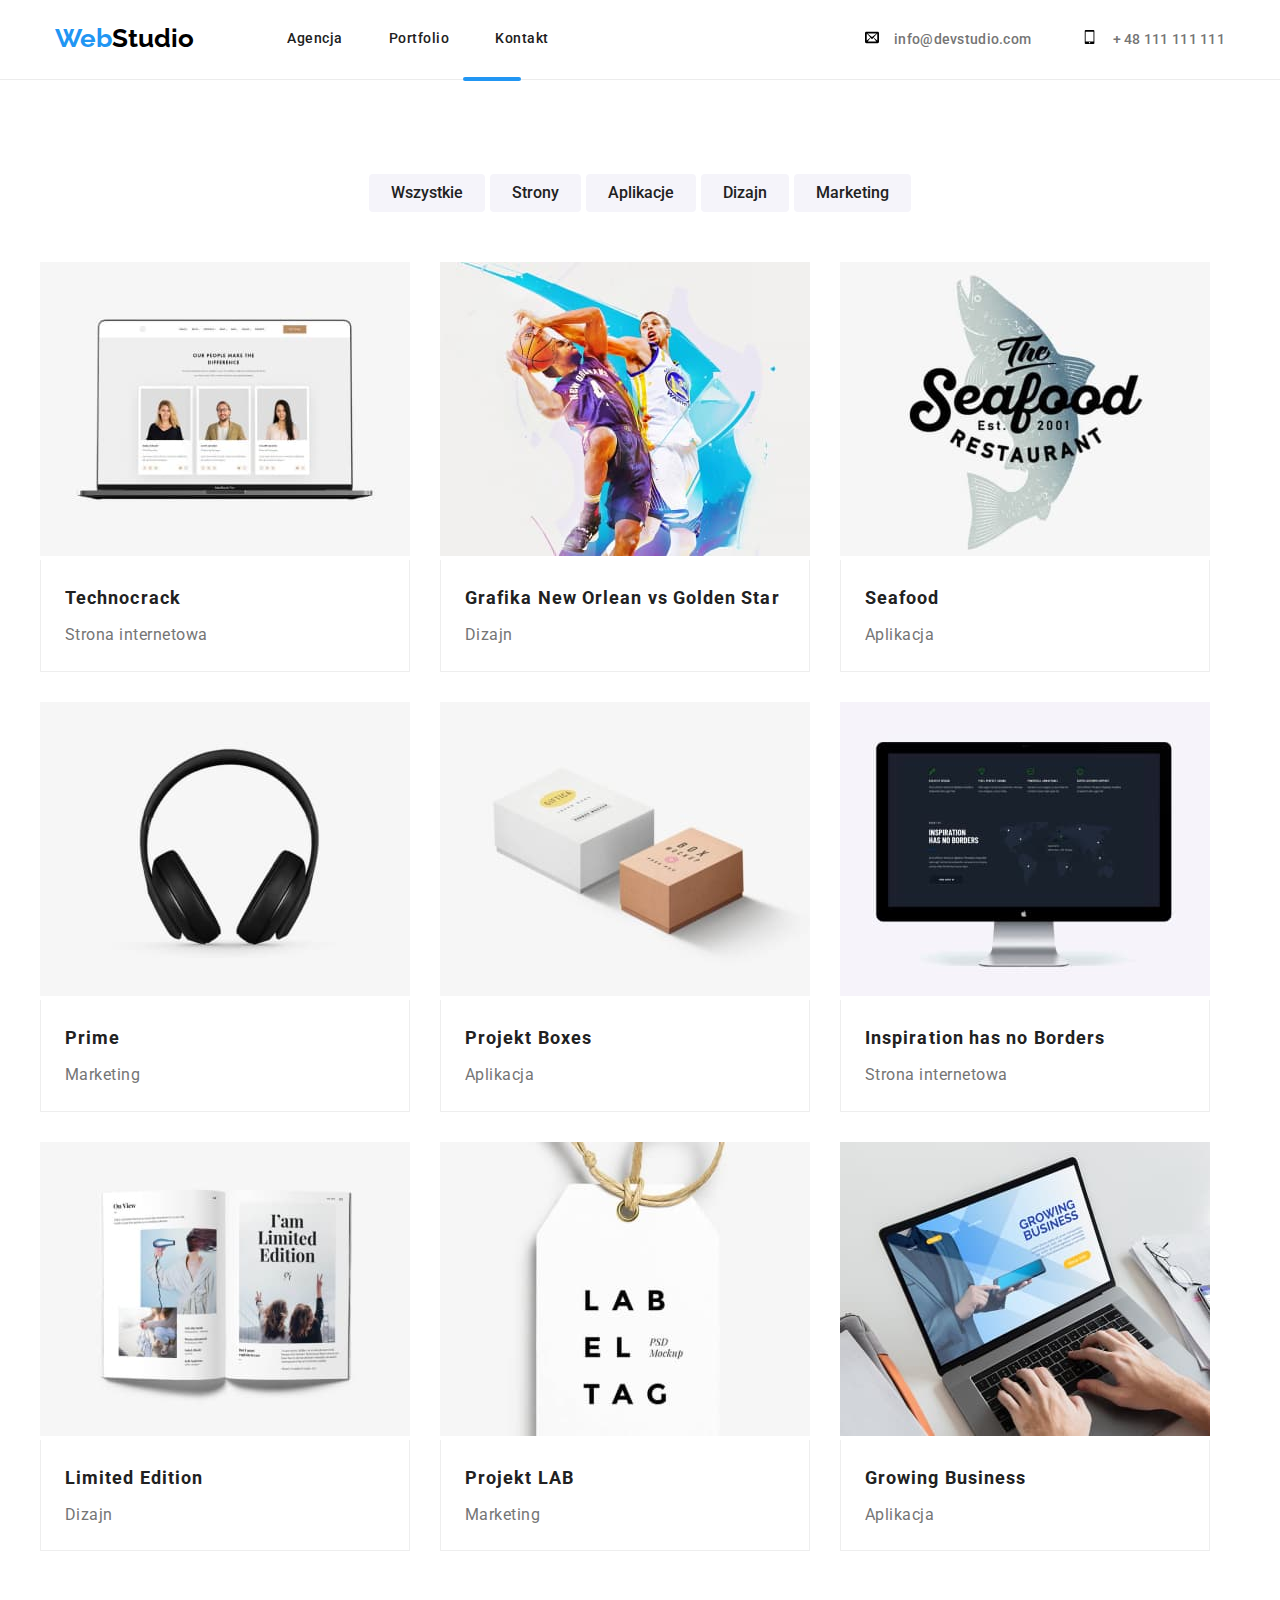
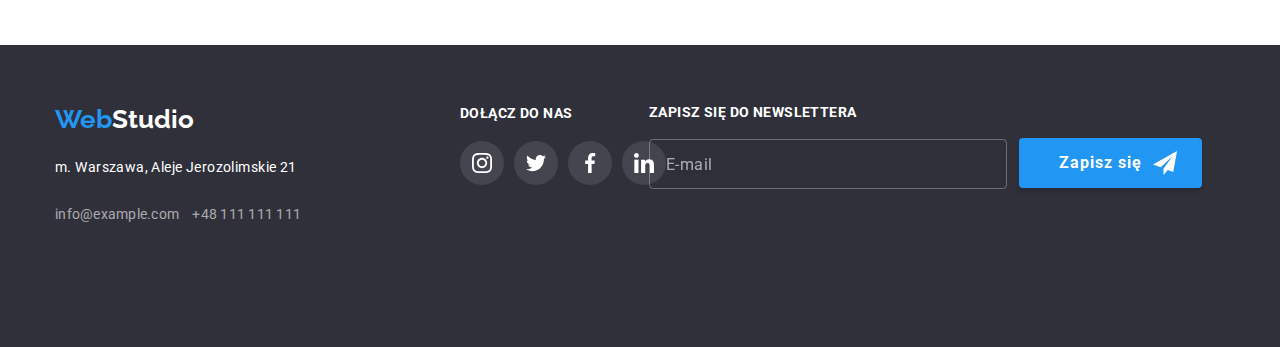
==== commit 09fa139b: "portfolio scss" ====
--- a/portfolio.html
+++ b/portfolio.html
@@ -26,8 +26,8 @@
                 <a class="logo logo--first" href="index.html">Web<span class=" logo logo--second-header">Studio</span></a>
             <nav>
                 <ul class="main-contact">
-                    <li><a class="main-contact__link main-contact__agency" href="index.html">Agencja</a></li>
-                    <li><a class="main-contact__link" href="portfolio.html">Portfolio</a></li>
+                    <li><a class="main-contact__link" href="index.html">Agencja</a></li>
+                    <li><a class="main-contact__link main-contact__portfolio" href="portfolio.html">Portfolio</a></li>
                     <li><a class="main-contact__link main-contact__contact" href="/Kontakt">Kontakt</a></li>
                 </ul>
             </nav>
@@ -47,7 +47,7 @@
     </header>
 
     <main>
-        <div class="buttons container section">
+        <div class="container section">
             <div class="buttons-area">
                 <button type="button" class="buttons-area__btn"> Wszystkie </button>
                 <button type="button" class="buttons-area__btn"> Strony </button>
@@ -236,65 +236,65 @@
         </div>
     </main>
 
-    <footer class="footer-logo">
-        <div class="container footer-info">
-            <div class="footer-info-adress">
+    <footer class="footer">
+        <div class="container footer__info">
+            <div class="footer__info-adress">
         <a class= "logo logo--first" href="index.html"
         >Web<span class="logo logo--second-footer">Studio</span></a>
         
-        <address class="adress-info">
-            <p class="adress-info__place">m. Warszawa, Aleje Jerozolimskie 21 </p>
+        <address class="footer__adress">
+            <p class="footer__adress-text">m. Warszawa, Aleje Jerozolimskie 21 </p>
             <br />
-            <a href="mailto:info@example.com" class="adress-info__email">
+            <a href="mailto:info@example.com" class="footer__adress-email">
                 info@example.com</a>
-            <a href="tel:+48111111111" class="adress-info__telephone">
+            <a href="tel:+48111111111" class="footer__adress-telephone">
                 +48 111 111 111</a>
         </address>
         </div>
-        <div class="footer-socials">
-            <h4 class="footer-socials__title">DOŁĄCZ DO NAS</h4>
-            <ul class="footer-socials__list">
-                <li class="footer-socials__pics">
+        <div class="footer__socials">
+            <h4 class="footer__socials-title">DOŁĄCZ DO NAS</h4>
+            <ul class="footer__socials-list">
+                <li class="footer__socials-pics">
                     <svg width="20" height="20">
                         <use href="./Images/symbol-defs.svg#icon-instagram-2"></use>
                     </svg>
                 </li>
-                <li class="footer-socials__pics">
+                <li class="footer__socials-pics">
                     <svg width="20" height="20">
                         <use href="./Images/symbol-defs.svg#icon-twitter-1"></use>
                     </svg>
                 </li>
-                <li class="footer-socials__pics">
+                <li class="footer__socials-pics">
                     <svg width="20" height="20">
                         <use href="./Images/symbol-defs.svg#icon-facebook-1"></use>
                     </svg>
                 </li>
-                <li class="footer-socials__pics">
+                <li class="footer__socials-pics">
                     <svg width="20" height="20">
                         <use href="./Images/symbol-defs.svg#icon-linkedin-1"></use>
                     </svg>
                 </li>
             </ul>
         </div>
-            <div class="footer-div-newsletter">
-            <form class="footer-newsletter">
-            <label>
-            <span class="footer-newsletter-title">ZAPISZ SIĘ DO NEWSLETTERA</span>
-            <input
-             type="email"
-             name="email" 
-             placeholder="E-mail"
-             required 
-             class="footer-newsletter__input"/>
-            </label>
-            <button type="submit" class="newsletter-btn">Zapisz się
-                <svg class="newsletter-btn__pic" width="24" height="24">
-                    <use href="./Images/symbol-defs.svg#icon-icon-send"></use>
-                </svg>
-            </button>
-            </form>
-        </div>
-        </div>
-    </footer>
+            <div class="footer__newsletter">
+                <form class="footer__newsletter-form">
+                <label>
+                <span class="footer__newsletter-title">ZAPISZ SIĘ DO NEWSLETTERA</span>
+                <input
+                 type="email"
+                 name="email" 
+                 placeholder="E-mail"
+                 required 
+                 class="footer__newsletter-input"/>
+                </label>
+                <button type="submit" class="footer__newsletter-button">Zapisz się
+                    <svg class="footer_newsletter-button footer__newsletter-button--position" width="24" height="24">
+                        <use href="./Images/symbol-defs.svg#icon-icon-send"></use>
+                    </svg>
+                </button>
+             </form>
+            </div>
+        </div>
+         </footer>
   </body>
 </html>--- a/css/styles.css
+++ b/css/styles.css
@@ -202,7 +202,7 @@
     gap: 30px;
 }
 
-.section-list-image {
+.section-list__image {
     display: flex;
     width: 270px;
     height: 120px;
@@ -213,7 +213,7 @@
     background-color: #F5F4FA;
 }
 
-.section-list-title { 
+.section-list__title { 
     font-size: 14px;
     font-weight: 700;
     line-height: auto;
@@ -222,7 +222,7 @@
     margin-bottom: 10px;
 }
 
-.section-list-text {
+.section-list__text {
     color: var(--descriptions-color);
     font-size: 14px;
     line-height: 1.7;
@@ -231,7 +231,7 @@
 
 /* another section */
 
-.section__title {
+.section-jobs__title {
     font-size: 36px;
     font-weight: 700;
     text-align: center;
@@ -239,7 +239,7 @@
     padding-bottom: 50px;
 }
 
-.section-list {
+.section-jobs__list {
     list-style-type: none;
     display: flex;
     gap: 30px;
@@ -249,7 +249,7 @@
     position: relative;
 }
 
-.section-list--bcground {
+.section-jobs__item--bcground {
     position: absolute;
     width: 100%;
     top: 224px;
@@ -258,7 +258,7 @@
     z-index: 1;
 }
 
-.section-list-cap {
+.section-jobs__type {
     font-family: 'Roboto';
     font-style: normal;
     font-weight: 700;
@@ -275,25 +275,70 @@
 /* another section */
 
 
-.container-team {
+.section-team {
     background-color: var(--background-light-color);
 }
 
-.list-padding {
+.section-team__caption {
+    font-weight: 700;
+    font-size: 36px;
+    line-height: auto;
+    text-align: center;
+    vertical-align: top;
+    letter-spacing: 0.03em;
+    padding-bottom: 50px;
+    padding-top: 94px;
+}
+
+.section-team__list {
     list-style: none;
     display: flex;
     gap: 30px;
     padding-bottom: 94px;
 }
 
-.container-team__about--list {
+.section-team__worker {
+    background-color: var(--white-color);
+    box-shadow: 0px 1px 3px rgba(0, 0, 0, 0.12), 0px 1px 1px rgba(0, 0, 0, 0.14),
+    0px 2px 1px rgba(0, 0, 0, 0.2);
+    border-bottom-right-radius: 4px;
+    border-bottom-left-radius: 4px;
+}
+
+.section-team__img {
+    display: block;
+    max-height: 100%;
+    height: auto;
+}
+
+.section-team__name {
+    font-size: 16px;
+    font-weight: 500;
+    text-align: center;
+    line-height: 1.2;
+    letter-spacing: 0.03em;
+    padding-top: 30px;
+    padding-bottom: 10px;
+}
+
+.section-team__profession {
+    color: var(--descriptions-color);
+    font-size: 16px;
+    text-align: center;
+    letter-spacing: 0.03em;
+    padding-bottom: 30px;
+}
+
+.section-team__social-list {
     display: flex;
     gap: 10px;
     justify-content: center;
     padding-bottom: 30px;
 }
 
-.container-team__about--img {
+
+
+.section-team__social-img {
     width: 44px;
     height: 44px;
     display: flex;
@@ -306,60 +351,20 @@
     transition-timing-function: cubic-bezier(0.4, 0, 0.2, 1);
 }
 
-.container-team__about--img:hover,
-.container-team__about--img:active {
+.section-team__social-img:hover,
+.section-team__social-img:active {
     background-color: var(--accent-color);
     cursor: pointer;
     fill: var(--white-color);
 }
 
-.team-caption {
-    font-weight: 700;
-    font-size: 36px;
-    line-height: auto;
-    text-align: center;
-    vertical-align: top;
-    letter-spacing: 0.03em;
-    padding-bottom: 50px;
-    padding-top: 94px;
-}
-
-.container-team__worker {
-    background-color: var(--white-color);
-    box-shadow: 0px 1px 3px rgba(0, 0, 0, 0.12), 0px 1px 1px rgba(0, 0, 0, 0.14),
-    0px 2px 1px rgba(0, 0, 0, 0.2);
-    border-bottom-right-radius: 4px;
-    border-bottom-left-radius: 4px;
-}
-
-.container-team__worker img {
-    display: block;
-    max-height: 100%;
-    height: auto;
-}
-
-.container-team__about--title {
-    font-size: 16px;
-    font-weight: 500;
-    text-align: center;
-    line-height: 1.2;
-    letter-spacing: 0.03em;
-    padding-top: 30px;
-    padding-bottom: 10px;
-}
-
-.container-team__about--profession {
-    color: var(--descriptions-color);
-    font-size: 16px;
-    text-align: center;
-    letter-spacing: 0.03em;
-    padding-bottom: 30px;
-}
+
+
 
 /* another section */
 
 
-.container__caption {
+.section-clients__caption {
     font-family: Roboto;
     font-size: 36px;
     font-weight: 700;
@@ -369,14 +374,14 @@
     margin-bottom: 50px;
 }
 
-.list-fill {
+.section-clients__list {
     list-style: none;
     display: flex;
     gap: 30px;
     fill: var(--client-list-color);
 }
 
-.container__clients {
+.section-clients__logo {
     width: 170px;
     height: 92px;
     border: 1px solid var(--client-list-color);
@@ -394,8 +399,8 @@
 }
 
 
-.container__clients:hover,
-.container__clients:focus {
+.section-clients__logo:hover,
+.section-clients__logo:focus {
     border: 1px solid var(--accent-color);
     fill: var(--accent-color);
     cursor: pointer;
@@ -599,17 +604,13 @@
     box-shadow: 0px 4px 4px 0px rgba(0, 0, 0, 0.3) inset;
 }
 
-.footer__newsletter-button svg {
+.footer__newsletter-button--position {
     margin-left: 24px;
-}
-
-.footer__newsletter-button--position {
     position: absolute;
     top: 13px;
     right: 25px;
     fill: var(--white-color);
 }
-
 
 
 /* PORTFOLIO */
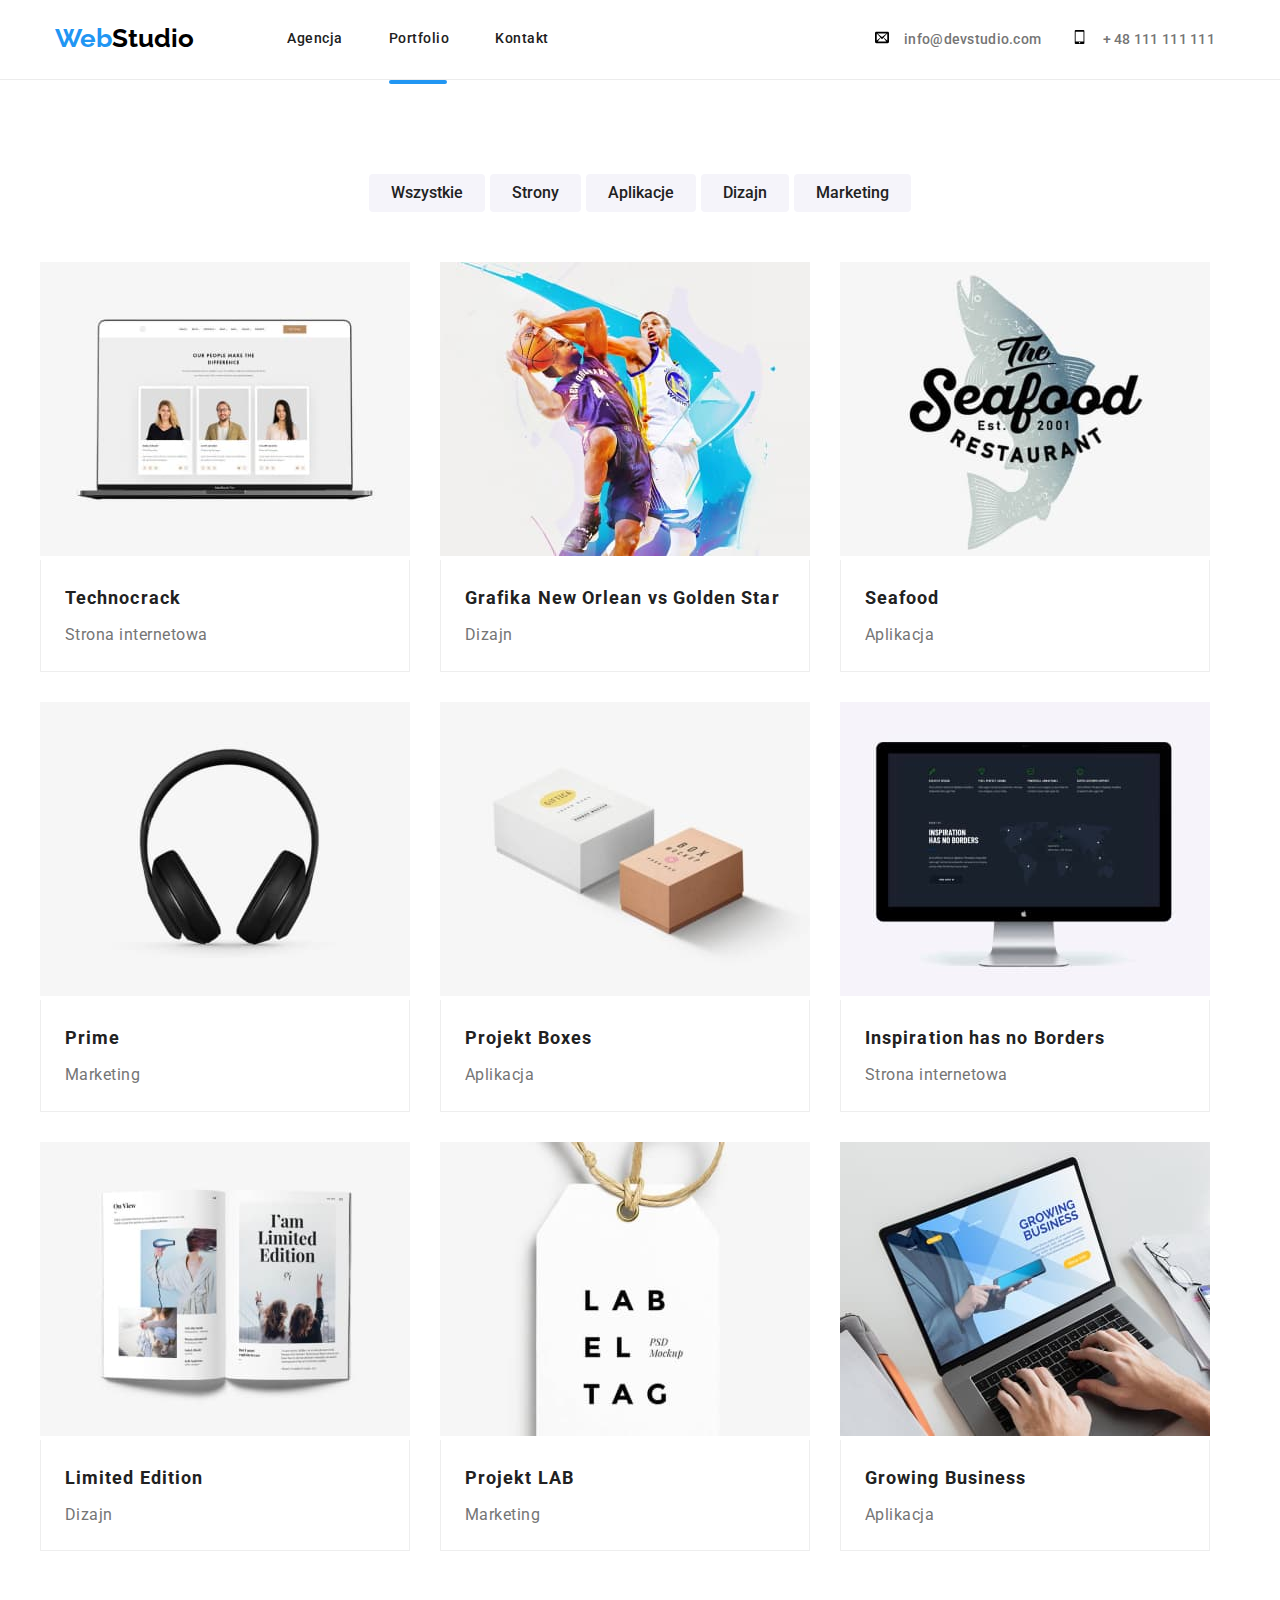
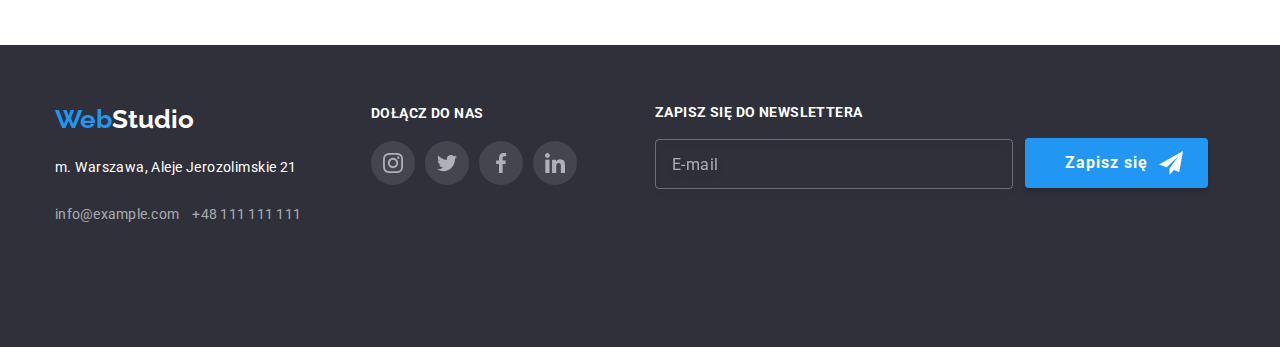
==== commit e0fadfb8: "portfolio-fixed" ====
--- a/portfolio.html
+++ b/portfolio.html
@@ -1,300 +1,385 @@
 <!DOCTYPE html>
 <html lang="en">
-
-<head>
-    <meta charset="UTF-8">
-    <meta http-equiv="X-UA-Compatible" content="ie=edge">
-    <meta name="viewport" content="width=device-width, initial-scale=1.0"/>
+  <head>
+    <meta charset="UTF-8" />
+    <meta http-equiv="X-UA-Compatible" content="ie=edge" />
+    <meta name="viewport" content="width=device-width, initial-scale=1.0" />
     <title>Portfolio</title>
 
     <link
       rel="stylesheet"
       href="https://cdnjs.cloudflare.com/ajax/libs/modern-normalize/1.0.0/modern-normalize.min.css"
     />
-    <link rel="stylesheet" href="./css/styles.css" />
-
-    <link rel="preconnect" href="https://fonts.googleapis.com" /> 
-    <link rel="preconnect" href="https://fonts.gstatic.com" crossorigin /> 
-    <link href="https://fonts.googleapis.com/css2?family=Raleway:wght@700&family=Roboto:ital,wght@0,500;0,900;1,400;1,700&display=swap" 
-    rel="stylesheet" />
-
-</head>
-
-<body class="body">
+    <link rel="stylesheet" href="./css/main.min.css" />
+
+    <link rel="preconnect" href="https://fonts.googleapis.com" />
+    <link rel="preconnect" href="https://fonts.gstatic.com" crossorigin />
+    <link
+      href="https://fonts.googleapis.com/css2?family=Raleway:wght@700&family=Roboto:ital,wght@0,500;0,900;1,400;1,700&display=swap"
+      rel="stylesheet"
+    />
+  </head>
+
+  <body class="body">
     <header class="header-area">
-            <div class="container site-bar">
-                <a class="logo logo--first" href="index.html">Web<span class=" logo logo--second-header">Studio</span></a>
-            <nav>
-                <ul class="main-contact">
-                    <li><a class="main-contact__link" href="index.html">Agencja</a></li>
-                    <li><a class="main-contact__link main-contact__portfolio" href="portfolio.html">Portfolio</a></li>
-                    <li><a class="main-contact__link main-contact__contact" href="/Kontakt">Kontakt</a></li>
-                </ul>
-            </nav>
-            <ul class=" main-contact main-contact--margin">
-                <li><a class="main-contact__email" href="mailto:info@devstudio.com">
-                    <svg width="16" height="12" class="main-contact__icon">
-                        <use href="./Images/symbol-defs.svg#icon-envelop"></use>
-                    </svg>
-                    info@devstudio.com</a></li>
-                <li><a class="main-contact__tel" href="tel:+48111111111">
-                <svg width="10" height="16" class="main-contact__icon">
-                    <use href="./Images/symbol-defs.svg#icon-mobile2"></use>
-                </svg>
-                + 48 111 111 111</a></li>
-            </ul>
+      <div class="container site-bar">
+        <nav class="main-navigation">
+          <a class="logo logo--first" href="index.html"
+            >Web<span class="logo logo--second-header">Studio</span></a
+          >
+          <ul class="main-navigation__list">
+            <li>
+              <a class="main-navigation__item" href="index.html">Agencja</a>
+            </li>
+            <li>
+              <a
+                class="main-navigation__item main-navigation__item--portfolio"
+                href="portfolio.html"
+                >Portfolio</a
+              >
+            </li>
+            <li>
+              <a class="main-navigation__item" href="/Kontakt">Kontakt</a>
+            </li>
+          </ul>
+        </nav>
+        <ul class="main-contact">
+          <li>
+            <a class="main-contact__data" href="mailto:info@devstudio.com">
+              <svg width="16" height="12" class="main-contact__icon">
+                <use href="./Images/symbol-defs.svg#icon-envelop"></use>
+              </svg>
+              info@devstudio.com</a
+            >
+          </li>
+          <li>
+            <a
+              class="main-contact__data main-contact__telephone-margin"
+              href="tel:+48111111111"
+            >
+              <svg width="10" height="16" class="main-contact__icon">
+                <use href="./Images/symbol-defs.svg#icon-mobile2"></use>
+              </svg>
+              + 48 111 111 111</a
+            >
+          </li>
+        </ul>
+      </div>
+    </header>
+
+    <main>
+      <div class="container section">
+        <div class="buttons-area">
+          <button type="button" class="buttons-area__btn">Wszystkie</button>
+          <button type="button" class="buttons-area__btn">Strony</button>
+          <button type="button" class="buttons-area__btn">Aplikacje</button>
+          <button type="button" class="buttons-area__btn">Dizajn</button>
+          <button type="button" class="buttons-area__btn">Marketing</button>
         </div>
-    </header>
-
-    <main>
-        <div class="container section">
-            <div class="buttons-area">
-                <button type="button" class="buttons-area__btn"> Wszystkie </button>
-                <button type="button" class="buttons-area__btn"> Strony </button>
-                <button type="button" class="buttons-area__btn"> Aplikacje </button>
-                <button type="button" class="buttons-area__btn"> Dizajn </button>
-                <button type="button" class="buttons-area__btn"> Marketing </button>
-            </div>
-
-            <ul class="projects-img">
-                <li>
-                    <figure>
-                    <div class="projects-img__box">
-                    <img
-                    src="Images/technocrack.jpg"
-                    alt="techno"
-                    width="370"
-                    height="294">
-                    <div class="projects-img__box--overlay">
-                        <p class="projects-img__text">Technocrack jest popularną platformą wykorzystywaną do rozpowszechniania koronawirusa. Firmy wykorzystują tę platformę do celów szpiegowskich i ataków na niezabezpieczone serwery konkurencji</p>
-                    </div>
-                    </div>
-                    <figcaption class="projects-img__fig">
-                     <h4 class="projects-img__title">Technocrack</h4> 
-                     <p class="projects-img__type">Strona internetowa</p>
-                    </figcaption>
-                </figure>
-                </li>
-
-                <li>
-                    <figure>
-                        <div class="projects-img__box">
-                    <img
-                    src="Images/grafikaneworlean.jpg"
-                    alt="neworlean"
-                    width="370"
-                    height="294">
-                    <div class="projects-img__box--overlay">
-                        <p class="projects-img__text">Technocrack jest popularną platformą wykorzystywaną do rozpowszechniania koronawirusa. Firmy wykorzystują tę platformę do celów szpiegowskich i ataków na niezabezpieczone serwery konkurencji</p>
-                    </div>
-                    </div>
-                    <figcaption class="projects-img__fig">
-                       <h4 class="projects-img__title">Grafika New Orlean vs Golden Star</h4>
-                        <p class="projects-img__type">Dizajn</p>
-                    </figcaption>
-                    </figure>
-                </li>
-
-                <li>
-                    <figure>
-                        <div class="projects-img__box">
-                    <img
-                    src="Images/restauracja.jpg"
-                    alt="restauracja"
-                    width="370"
-                    height="294">
-                    <div class="projects-img__box--overlay">
-                        <p class="projects-img__text">Technocrack jest popularną platformą wykorzystywaną do rozpowszechniania koronawirusa. Firmy wykorzystują tę platformę do celów szpiegowskich i ataków na niezabezpieczone serwery konkurencji</p>
-                    </div>
-                    </div>
-                    <figcaption class="projects-img__fig">
-                     <h4 class="projects-img__title">Seafood</h4>
-                      <p class="projects-img__type">Aplikacja</p>
-                    </figcaption>
-                    </figure>
-                </li>
-            
-        
-                <li>
-                    <figure>
-                        <div class="projects-img__box">
-                    <img
-                    src="Images/projektprime.jpg"
-                    alt="projektprime"
-                    width="370"
-                    height="294">
-                    <div class="projects-img__box--overlay">
-                        <p class="projects-img__text">Technocrack jest popularną platformą wykorzystywaną do rozpowszechniania koronawirusa. Firmy wykorzystują tę platformę do celów szpiegowskich i ataków na niezabezpieczone serwery konkurencji</p>
-                    </div>
-                    </div>
-                    <figcaption class="projects-img__fig">
-                    <h4 class="projects-img__title">Prime</h4>
-                     <p class="projects-img__type">Marketing</p>
-                    </figcaption>
-                    </figure>
-                </li>
-
-
-                <li>
-                    <figure>
-                        <div class="projects-img__box">
-                    <img
-                    src="Images/projektboxes.jpg"
-                    alt="boxes"
-                    width="370"
-                    height="294">
-                    <div class="projects-img__box--overlay">
-                        <p class="projects-img__text">Technocrack jest popularną platformą wykorzystywaną do rozpowszechniania koronawirusa. Firmy wykorzystują tę platformę do celów szpiegowskich i ataków na niezabezpieczone serwery konkurencji</p>
-                    </div>
-                    </div>
-                    <figcaption class="projects-img__fig">
-                    <h4 class="projects-img__title">Projekt Boxes</h4>
-                     <p class="projects-img__type">Aplikacja</p>
-                    </figcaption>
-                    </figure>
-                </li>
-
-
-                <li>
-                    <figure>
-                        <div class="projects-img__box">
-                    <img
-                    src="Images/inspiration.jpg"
-                    alt="inspiration"
-                    width="370"
-                    height="294">
-                    <div class="projects-img__box--overlay">
-                        <p class="projects-img__text">Technocrack jest popularną platformą wykorzystywaną do rozpowszechniania koronawirusa. Firmy wykorzystują tę platformę do celów szpiegowskich i ataków na niezabezpieczone serwery konkurencji</p>
-                    </div>
-                    </div>
-                    <figcaption class="projects-img__fig"> 
-                    <h4 class="projects-img__title">Inspiration has no Borders</h4>
-                    <p class= "projects-img__type">Strona internetowa</p>
-                    </figcaption>
-                    </figure>
-                </li>
-            
-                <li>
-                    <figure>
-                        <div class="projects-img__box">
-                    <img
-                    src="Images/magazyn.jpg"
-                    alt="magazyn"
-                    width="370"
-                    height="294">
-                    <div class="projects-img__box--overlay">
-                        <p class="projects-img__text">Technocrack jest popularną platformą wykorzystywaną do rozpowszechniania koronawirusa. Firmy wykorzystują tę platformę do celów szpiegowskich i ataków na niezabezpieczone serwery konkurencji</p>
-                    </div>
-                    </div>
-                    <figcaption class="projects-img__fig">
-                    <h4 class="projects-img__title">Limited Edition</h4>
-                    <p class="projects-img__type">Dizajn</p>
-                    </figcaption>
-                    </figure>
-                </li>
-
-
-                <li>
-                    <figure>
-                        <div class="projects-img__box">
-                    <img
-                    src="Images/projektlab.jpg"
-                    alt="projektlab"
-                    width="370"
-                    height="294">
-                    <div class="projects-img__box--overlay">
-                        <p class="projects-img__text">Technocrack jest popularną platformą wykorzystywaną do rozpowszechniania koronawirusa. Firmy wykorzystują tę platformę do celów szpiegowskich i ataków na niezabezpieczone serwery konkurencji</p>
-                    </div>
-                    </div>
-                    <figcaption class="projects-img__fig">
-                    <h4 class="projects-img__title">Projekt LAB</h4>
-                     <p class="projects-img__type">Marketing</p>
-                     </figcaption>
-                    </figure>
-                </li>
-
-
-                <li>
-                    <figure>
-                        <div class="projects-img__box">
-                    <img
-                    src="Images/growingbusiness.jpg"
-                    alt="business"
-                    width="370"
-                    height="294">
-                    <div class="projects-img__box--overlay">
-                        <p class="projects-img__text">Technocrack jest popularną platformą wykorzystywaną do rozpowszechniania koronawirusa. Firmy wykorzystują tę platformę do celów szpiegowskich i ataków na niezabezpieczone serwery konkurencji</p>
-                    </div>
-                    </div>
-                    <figcaption class="projects-img__fig">
-                    <h4 class="projects-img__title">Growing Business</h4>
-                     <p class="projects-img__type">Aplikacja</p>
-                    </figcaption>
-                    </figure>
-                </li>
-            </ul>
-        </div>
+
+        <ul class="projects-img">
+          <li>
+            <figure>
+              <div class="projects-img__box">
+                <img
+                  src="Images/technocrack.jpg"
+                  alt="techno"
+                  width="370"
+                  height="294"
+                />
+                <div class="projects-img__box--overlay">
+                  <p class="projects-img__text">
+                    Technocrack jest popularną platformą wykorzystywaną do
+                    rozpowszechniania koronawirusa. Firmy wykorzystują tę
+                    platformę do celów szpiegowskich i ataków na
+                    niezabezpieczone serwery konkurencji
+                  </p>
+                </div>
+              </div>
+              <figcaption class="projects-img__fig">
+                <h4 class="projects-img__title">Technocrack</h4>
+                <p class="projects-img__type">Strona internetowa</p>
+              </figcaption>
+            </figure>
+          </li>
+
+          <li>
+            <figure>
+              <div class="projects-img__box">
+                <img
+                  src="Images/grafikaneworlean.jpg"
+                  alt="neworlean"
+                  width="370"
+                  height="294"
+                />
+                <div class="projects-img__box--overlay">
+                  <p class="projects-img__text">
+                    Technocrack jest popularną platformą wykorzystywaną do
+                    rozpowszechniania koronawirusa. Firmy wykorzystują tę
+                    platformę do celów szpiegowskich i ataków na
+                    niezabezpieczone serwery konkurencji
+                  </p>
+                </div>
+              </div>
+              <figcaption class="projects-img__fig">
+                <h4 class="projects-img__title">
+                  Grafika New Orlean vs Golden Star
+                </h4>
+                <p class="projects-img__type">Dizajn</p>
+              </figcaption>
+            </figure>
+          </li>
+
+          <li>
+            <figure>
+              <div class="projects-img__box">
+                <img
+                  src="Images/restauracja.jpg"
+                  alt="restauracja"
+                  width="370"
+                  height="294"
+                />
+                <div class="projects-img__box--overlay">
+                  <p class="projects-img__text">
+                    Technocrack jest popularną platformą wykorzystywaną do
+                    rozpowszechniania koronawirusa. Firmy wykorzystują tę
+                    platformę do celów szpiegowskich i ataków na
+                    niezabezpieczone serwery konkurencji
+                  </p>
+                </div>
+              </div>
+              <figcaption class="projects-img__fig">
+                <h4 class="projects-img__title">Seafood</h4>
+                <p class="projects-img__type">Aplikacja</p>
+              </figcaption>
+            </figure>
+          </li>
+
+          <li>
+            <figure>
+              <div class="projects-img__box">
+                <img
+                  src="Images/projektprime.jpg"
+                  alt="projektprime"
+                  width="370"
+                  height="294"
+                />
+                <div class="projects-img__box--overlay">
+                  <p class="projects-img__text">
+                    Technocrack jest popularną platformą wykorzystywaną do
+                    rozpowszechniania koronawirusa. Firmy wykorzystują tę
+                    platformę do celów szpiegowskich i ataków na
+                    niezabezpieczone serwery konkurencji
+                  </p>
+                </div>
+              </div>
+              <figcaption class="projects-img__fig">
+                <h4 class="projects-img__title">Prime</h4>
+                <p class="projects-img__type">Marketing</p>
+              </figcaption>
+            </figure>
+          </li>
+
+          <li>
+            <figure>
+              <div class="projects-img__box">
+                <img
+                  src="Images/projektboxes.jpg"
+                  alt="boxes"
+                  width="370"
+                  height="294"
+                />
+                <div class="projects-img__box--overlay">
+                  <p class="projects-img__text">
+                    Technocrack jest popularną platformą wykorzystywaną do
+                    rozpowszechniania koronawirusa. Firmy wykorzystują tę
+                    platformę do celów szpiegowskich i ataków na
+                    niezabezpieczone serwery konkurencji
+                  </p>
+                </div>
+              </div>
+              <figcaption class="projects-img__fig">
+                <h4 class="projects-img__title">Projekt Boxes</h4>
+                <p class="projects-img__type">Aplikacja</p>
+              </figcaption>
+            </figure>
+          </li>
+
+          <li>
+            <figure>
+              <div class="projects-img__box">
+                <img
+                  src="Images/inspiration.jpg"
+                  alt="inspiration"
+                  width="370"
+                  height="294"
+                />
+                <div class="projects-img__box--overlay">
+                  <p class="projects-img__text">
+                    Technocrack jest popularną platformą wykorzystywaną do
+                    rozpowszechniania koronawirusa. Firmy wykorzystują tę
+                    platformę do celów szpiegowskich i ataków na
+                    niezabezpieczone serwery konkurencji
+                  </p>
+                </div>
+              </div>
+              <figcaption class="projects-img__fig">
+                <h4 class="projects-img__title">Inspiration has no Borders</h4>
+                <p class="projects-img__type">Strona internetowa</p>
+              </figcaption>
+            </figure>
+          </li>
+
+          <li>
+            <figure>
+              <div class="projects-img__box">
+                <img
+                  src="Images/magazyn.jpg"
+                  alt="magazyn"
+                  width="370"
+                  height="294"
+                />
+                <div class="projects-img__box--overlay">
+                  <p class="projects-img__text">
+                    Technocrack jest popularną platformą wykorzystywaną do
+                    rozpowszechniania koronawirusa. Firmy wykorzystują tę
+                    platformę do celów szpiegowskich i ataków na
+                    niezabezpieczone serwery konkurencji
+                  </p>
+                </div>
+              </div>
+              <figcaption class="projects-img__fig">
+                <h4 class="projects-img__title">Limited Edition</h4>
+                <p class="projects-img__type">Dizajn</p>
+              </figcaption>
+            </figure>
+          </li>
+
+          <li>
+            <figure>
+              <div class="projects-img__box">
+                <img
+                  src="Images/projektlab.jpg"
+                  alt="projektlab"
+                  width="370"
+                  height="294"
+                />
+                <div class="projects-img__box--overlay">
+                  <p class="projects-img__text">
+                    Technocrack jest popularną platformą wykorzystywaną do
+                    rozpowszechniania koronawirusa. Firmy wykorzystują tę
+                    platformę do celów szpiegowskich i ataków na
+                    niezabezpieczone serwery konkurencji
+                  </p>
+                </div>
+              </div>
+              <figcaption class="projects-img__fig">
+                <h4 class="projects-img__title">Projekt LAB</h4>
+                <p class="projects-img__type">Marketing</p>
+              </figcaption>
+            </figure>
+          </li>
+
+          <li>
+            <figure>
+              <div class="projects-img__box">
+                <img
+                  src="Images/growingbusiness.jpg"
+                  alt="business"
+                  width="370"
+                  height="294"
+                />
+                <div class="projects-img__box--overlay">
+                  <p class="projects-img__text">
+                    Technocrack jest popularną platformą wykorzystywaną do
+                    rozpowszechniania koronawirusa. Firmy wykorzystują tę
+                    platformę do celów szpiegowskich i ataków na
+                    niezabezpieczone serwery konkurencji
+                  </p>
+                </div>
+              </div>
+              <figcaption class="projects-img__fig">
+                <h4 class="projects-img__title">Growing Business</h4>
+                <p class="projects-img__type">Aplikacja</p>
+              </figcaption>
+            </figure>
+          </li>
+        </ul>
+      </div>
     </main>
 
     <footer class="footer">
-        <div class="container footer__info">
-            <div class="footer__info-adress">
-        <a class= "logo logo--first" href="index.html"
-        >Web<span class="logo logo--second-footer">Studio</span></a>
-        
-        <address class="footer__adress">
-            <p class="footer__adress-text">m. Warszawa, Aleje Jerozolimskie 21 </p>
+      <div class="container footer__info">
+        <div class="footer__info-adress">
+          <a class="logo logo--first" href="index.html"
+            >Web<span class="logo logo--second-footer">Studio</span></a
+          >
+
+          <address class="footer__adress">
+            <p class="footer__adress-text">
+              m. Warszawa, Aleje Jerozolimskie 21
+            </p>
             <br />
             <a href="mailto:info@example.com" class="footer__adress-email">
-                info@example.com</a>
+              info@example.com</a
+            >
             <a href="tel:+48111111111" class="footer__adress-telephone">
-                +48 111 111 111</a>
-        </address>
+              +48 111 111 111</a
+            >
+          </address>
         </div>
         <div class="footer__socials">
-            <h4 class="footer__socials-title">DOŁĄCZ DO NAS</h4>
-            <ul class="footer__socials-list">
-                <li class="footer__socials-pics">
-                    <svg width="20" height="20">
-                        <use href="./Images/symbol-defs.svg#icon-instagram-2"></use>
-                    </svg>
-                </li>
-                <li class="footer__socials-pics">
-                    <svg width="20" height="20">
-                        <use href="./Images/symbol-defs.svg#icon-twitter-1"></use>
-                    </svg>
-                </li>
-                <li class="footer__socials-pics">
-                    <svg width="20" height="20">
-                        <use href="./Images/symbol-defs.svg#icon-facebook-1"></use>
-                    </svg>
-                </li>
-                <li class="footer__socials-pics">
-                    <svg width="20" height="20">
-                        <use href="./Images/symbol-defs.svg#icon-linkedin-1"></use>
-                    </svg>
-                </li>
-            </ul>
+          <h4 class="footer__socials-title">DOŁĄCZ DO NAS</h4>
+          <ul class="social-media">
+            <li class="social-media__item social-media__item--background">
+              <svg width="20" height="20">
+                <use href="./Images/symbol-defs.svg#icon-instagram-2"></use>
+              </svg>
+            </li>
+            <li class="social-media__item social-media__item--background">
+              <svg width="20" height="20">
+                <use href="./Images/symbol-defs.svg#icon-twitter-1"></use>
+              </svg>
+            </li>
+            <li class="social-media__item social-media__item--background">
+              <svg width="20" height="20">
+                <use href="./Images/symbol-defs.svg#icon-facebook-1"></use>
+              </svg>
+            </li>
+            <li class="social-media__item social-media__item--background">
+              <svg width="20" height="20">
+                <use href="./Images/symbol-defs.svg#icon-linkedin-1"></use>
+              </svg>
+            </li>
+          </ul>
         </div>
-            <div class="footer__newsletter">
-                <form class="footer__newsletter-form">
-                <label>
-                <span class="footer__newsletter-title">ZAPISZ SIĘ DO NEWSLETTERA</span>
-                <input
-                 type="email"
-                 name="email" 
-                 placeholder="E-mail"
-                 required 
-                 class="footer__newsletter-input"/>
-                </label>
-                <button type="submit" class="footer__newsletter-button">Zapisz się
-                    <svg class="footer_newsletter-button footer__newsletter-button--position" width="24" height="24">
-                        <use href="./Images/symbol-defs.svg#icon-icon-send"></use>
-                    </svg>
-                </button>
-             </form>
-            </div>
+        <div class="footer-newsletter">
+          <form class="footer-newsletter__form">
+            <label>
+              <span class="footer-newsletter__title"
+                >ZAPISZ SIĘ DO NEWSLETTERA</span
+              >
+              <input
+                type="email"
+                name="email"
+                placeholder="E-mail"
+                required
+                class="footer-newsletter__input"
+              />
+            </label>
+            <button type="submit" class="footer-newsletter__button">
+              Zapisz się
+              <svg
+                class="footer-newsletter__button-svg footer-newsletter__button-svg-position"
+                width="24"
+                height="24"
+              >
+                <use href="./Images/symbol-defs.svg#icon-icon-send"></use>
+              </svg>
+            </button>
+          </form>
         </div>
-         </footer>
+      </div>
+    </footer>
   </body>
-</html>+</html>
--- a/css/main.min.css
+++ b/css/main.min.css
@@ -0,0 +1 @@
+*,*::before,*::after{box-sizing:border-box;margin:0;padding:0}.body{font-family:"Roboto","Raleway",sans-serif;color:var(--main-color);max-width:1600px;margin-right:auto;margin-left:auto}.container{max-width:1200px;margin-left:auto;margin-right:auto;padding:0 15px}.section{padding:94px 0}.logo{color:var(--accent-color);text-decoration:none;font-family:"Raleway";font-size:26px;font-weight:700}.logo--first{margin:24px 93px 25px 0}.logo--second-header{color:var(--black-color)}.logo--second-footer{font-family:"Raleway",sans-serif;color:var(--white-color)}.footer-logo{background-color:var(--background-dark-color);padding:60px 0}.logo--second-footer{text-decoration:none;font-family:"Raleway",sans-serif;font-size:26px;font-weight:700;color:var(--white-color)}.backdrop{position:fixed;left:0;top:0;width:100%;height:100%;background-color:rgba(0,0,0,.2)}.overlay-z{z-index:3}.is-hidden{opacity:0;visibility:hidden;pointer-events:none}.modal{position:absolute;width:528px;height:581px;left:50%;top:50%;background-color:var(--white-color);transform:translate(-50%, -50%);filter:drop-shadow(0px 4px 4px rgba(0, 0, 0, 0.25));transition:transform 250ms cubic-bezier .4,0,.2,1}.modal__close-btn{position:absolute;top:8px;right:8px;height:30px;width:30px;background-color:var(--white-color);border:1px solid rgba(0,0,0,.1019607843);border-radius:50%;cursor:pointer;transition:color 250ms cubic-bezier(0.4, 0, 0.2, 1)}.modal__close-btn:hover{color:var(--white-color);background-color:var(--accent-color)}.modal__title{font-family:"Roboto";font-style:normal;font-weight:700;font-size:20px;line-height:23px;text-align:center;letter-spacing:.03em;color:var(--main-color);margin:40px 40px 12px 40px}.modal__form{display:flex;flex-direction:column}.modal__icon{position:absolute;top:29px;left:50px}.modal__type-name{font-weight:400;font-size:12px;line-height:14px;letter-spacing:.01em;color:var(--descriptions-color);display:block;margin-bottom:4px;margin-left:40px}.modal__checkbox{position:relative}.modal__links{text-decoration-line:underline;color:var(--accent-color)}.modal__send-button{width:200px;height:50px;background:var(--accent-color);box-shadow:0px 4px 4px rgba(0,0,0,.15);border-radius:4px;border:none;color:var(--white-color);cursor:pointer;margin-left:164px;margin-bottom:40px;margin-top:20px}.modal__blanks{position:relative;width:100%;margin:0 0 20px;transition:fill 250ms cubic-bezier(0.4, 0, 0.2, 1)}.modal__blanks:hover{fill:var(--accent-color)}.modal__blanks:focus{fill:var(--accent-color)}.modal__input{display:block;width:448px;height:40px;border:1px solid rgba(33,33,33,.2);border-radius:4px;margin-bottom:28px;outline:none;margin:0px 40px;padding:12px 42px;transition:border 250ms cubic-bezier(0.4, 0, 0.2, 1)}.modal__input:focus-within{border-color:var(--accent-color)}.modal__input:hover{border-color:var(--accent-color)}.modal__text-area{width:448px;height:120px;border:1px solid rgba(33,33,33,.2);border-radius:4px;resize:none;padding:12px 16px;margin-left:40px;outline:none;transition:border 250ms cubic-bezier(0.4, 0, 0.2, 1)}.modal__text-area:focus-within{border-color:var(--accent-color)}.modal__text-area:hover{border-color:var(--accent-color)}.modal__text-area::placeholder{font-family:"Roboto";font-style:normal;font-weight:400;font-size:12px;line-height:14px;letter-spacing:.01em;color:rgba(117,117,117,.5019607843)}.form__accept{font-family:"Roboto";font-style:normal;font-weight:400;font-size:14px;line-height:24px;letter-spacing:.03em;color:var(--descriptions-color);margin-left:77px}.modal__user-policy::before{position:absolute;content:"";display:block;width:16px;height:16px;border:2px solid #000;border-radius:4px;top:4px;left:54px}.modal__policy{font-family:"Roboto";font-style:normal;font-weight:400;font-size:14px;line-height:24px;letter-spacing:.03em;color:var(--descriptions-color);position:absolute}.modal__policy:checked+.modal__user-policy::before{background-color:var(--accent-color);border:none;background-image:url(../Images/Checked.svg);background-repeat:no-repeat;background-position:center;transition-property:background-color;transition-duration:250ms;transition-timing-function:cubic-bezier(0.4, 0, 0.2, 1)}.visually-hidden{position:absolute !important;overflow:hidden !important;clip:rect(0 0 0 0) !important;height:1px !important;width:1px !important;margin:-1px !important;padding:0 !important;border:0 !important}.header-area{background-color:var(--white-color);border-bottom:1px solid #ececec}.site-bar{display:flex;align-items:center;justify-content:space-between}.main-navigation{display:flex;align-items:center}.main-navigation__list{display:flex;list-style:none}.main-navigation__item{position:relative;color:var(--main-color);font-weight:500;font-size:14px;vertical-align:top;letter-spacing:.5px;margin-right:46px;text-decoration:none;transition-property:color;transition-duration:250ms;transition-timing-function:cubic-bezier(0.4, 0, 0.2, 1)}.main-navigation__item:hover,.main-navigation__item:focus{color:var(--accent-color)}.main-navigation__item--agency::after{content:"";position:absolute;background:var(--accent-color);border-radius:2px;width:53px;height:4px;left:0;top:50px}.main-navigation__item-margin{margin-right:50px}.main-contact{display:flex;list-style:none}.main-contact__data{font-family:"Roboto";font-style:normal;font-weight:500;font-size:14px;line-height:16px;letter-spacing:.02em;color:var(--descriptions-color);text-decoration:none;margin-right:30px}.main-contact__data:hover,.main-contact__data:focus{color:var(--accent-color);fill:var(--accent-color)}.main-contact__telephone-margin{margin-right:10px}.main-contact__icon{height:14px;width:18px;margin-right:10px;transition-property:fill;transition-duration:250ms;transition-timing-function:cubic-bezier(0.4, 0, 0.2, 1)}.main-site{background:linear-gradient(to bottom, rgba(0, 0, 0, 0.4), rgba(0, 0, 0, 0.4)),url(../Images/background-image.jpg);padding:200px 0}.main-site__caption{color:var(--white-color);font-size:44px;font-weight:900;line-height:1.4;text-align:center;vertical-align:top;letter-spacing:3px;padding-bottom:30px}.main-site__button{color:var(--white-color);background-color:var(--accent-color);border:none;font-weight:700;font-size:16px;text-align:center;line-height:1.9;cursor:pointer;border-radius:4px;box-shadow:0px 4px 4px rgba(0,0,0,.15);display:block;padding:10px 42px;margin-right:auto;margin-left:auto}.section-list{list-style:none;display:flex;gap:30px}.section-list__image{display:flex;width:270px;height:120px;justify-content:center;align-items:center;margin-bottom:30px;border-radius:4px;background-color:var(--background-light-color)}.section-list__title{font-size:14px;font-weight:700;line-height:auto;text-transform:uppercase;letter-spacing:.3px;margin-bottom:10px}.section-list__text{color:var(--descriptions-color);font-size:14px;line-height:1.7;letter-spacing:.3px}.section-jobs__title{font-size:36px;font-weight:700;text-align:center;line-height:42.2px;padding-bottom:50px}.section-jobs__list{list-style-type:none;display:flex;gap:30px}.section-jobs__type{font-family:"Roboto";font-style:normal;font-weight:700;font-size:14px;line-height:16px;text-align:center;letter-spacing:.03em;text-transform:uppercase;color:var(--white-color);padding-top:27px;padding-bottom:27px}.section-jobs__item{position:relative}.section-jobs__item--bcground{position:absolute;width:100%;top:224px;background-color:var(--background-dark-color);border:1px #000 solid;z-index:1}.section-team{background-color:var(--background-light-color)}.section-team__caption{font-weight:700;font-size:36px;line-height:auto;text-align:center;vertical-align:top;letter-spacing:.03em;padding-bottom:50px;padding-top:94px}.section-team__list{list-style:none;display:flex;gap:30px;padding-bottom:94px}.section-team__worker{background-color:var(--white-color);box-shadow:0px 1px 3px rgba(0,0,0,.12),0px 1px 1px rgba(0,0,0,.14),0px 2px 1px rgba(0,0,0,.2);border-bottom-right-radius:4px;border-bottom-left-radius:4px}.section-team__img{display:block;max-height:100%;height:auto}.section-team__name{font-size:16px;font-weight:500;text-align:center;line-height:1.2;letter-spacing:.03em;padding-top:30px;padding-bottom:10px}.section-team__profession{color:var(--descriptions-color);font-size:16px;text-align:center;letter-spacing:.03em;padding-bottom:30px}.section-clients__caption{font-family:Roboto;font-size:36px;font-weight:700;line-height:42.19px;text-align:center;letter-spacing:.03em;margin-bottom:50px}.section-clients__list{list-style:none;display:flex;gap:30px;fill:var(--client-list-color)}.section-clients__logo{width:170px;height:92px;border:1px solid var(--client-list-color);border-radius:4px;justify-content:center;align-items:center;display:flex;padding-left:32px;padding-right:32px;padding-top:17.71px;padding-bottom:14.25px;transition-property:fill;transition-duration:250ms;transition-timing-function:cubic-bezier(0.4, 0, 0.2, 1)}.section-clients__logo:hover,.section-clients__logo:focus{border:1px solid var(--accent-color);fill:var(--accent-color);cursor:pointer}.footer{background-color:var(--background-dark-color);padding:60px 0}.footer__info{display:flex}.footer__socials-title{font-family:Roboto;font-size:14px;font-weight:700;line-height:16px;letter-spacing:.03em;text-transform:uppercase;color:var(--white-color);margin-bottom:20px}.footer__adress{color:var(--white-color);font-size:14px;font-weight:400;font-style:normal;text-decoration:none;line-height:1.7;vertical-align:top;letter-spacing:.25px;padding-top:20px;margin-right:70px;margin-bottom:60px}.footer__adress-text{font-style:normal;font-size:14px;line-height:24px;letter-spacing:.03em}.footer__adress-email{margin-right:10px}.footer__adress-email,.footer__adress-telephone{text-decoration:none;color:var(--grey-color);font-style:normal;font-size:14px;font-weight:400;line-height:1.7;vertical-align:top;letter-spacing:.25px;transition-property:color;transition-duration:250ms;transition-timing-function:cubic-bezier(0.4, 0, 0.2, 1)}.footer__adress-email:focus,.footer__adress-email:hover,.footer__adress-telephone:focus,.footer__adress-telephone:hover{color:var(--accent-color)}.footer__adress-email__socials,.footer__adress-telephone__socials{position:absolute;left:460px}.footer-newsletter{justify-content:space-between}.footer-newsletter__form{display:flex;flex-flow:row wrap;align-items:flex-start}.footer-newsletter__input{font-weight:400;font-size:16px;line-height:20px;width:358px;height:50px;margin-left:78px;margin-right:12px;padding:15px 16px;border:1px solid rgba(255,255,255,.3);filter:drop-shadow(0px 4px 4px rgba(0, 0, 0, 0.15));border-radius:4px;background-color:rgba(33,150,243,0);outline:none;transition:border 250ms cubic-bezier(0.4, 0, 0.2, 1)}.footer-newsletter__input:focus-within .footer-newsletter__input:hover{border-color:var(--accent-color)}.footer-newsletter__input::placeholder{font-size:16px;line-height:20px;letter-spacing:.03em;color:rgba(255,255,255,.6)}.footer-newsletter__title{font-style:normal;font-weight:700;font-size:14px;line-height:14px;letter-spacing:.03em;color:var(--white-color);display:block;margin-left:78px;margin-bottom:20px}.footer-newsletter__button-svg-position{margin-left:24px;position:absolute;top:13px;right:25px;fill:var(--white-color)}.footer-newsletter__button{font-weight:700;font-size:16px;line-height:30px;letter-spacing:.06em;color:var(--white-color);padding:10px 28px 10px 42px;background-color:var(--accent-color);border:none;border-radius:4px;box-shadow:0px 4px 4px rgba(0,0,0,.15);cursor:pointer;position:relative;margin-top:33px;padding:10px 60px 10px 40px}.footer-newsletter__button:active{box-shadow:0px 4px 4px 0px rgba(0,0,0,.3) inset}.main-navigation__item--portfolio::after{content:"";position:absolute;height:4px;width:58px;background:var(--accent-color);border-radius:2px;top:50px;left:0px}.buttons-area{display:flex;gap:5px;justify-content:center}.buttons-area__btn{background-color:var(--background-light-color);color:var(--main-color);border:none;font-size:16px;font-weight:500;text-align:center;line-height:1.63;vertical-align:top;padding:6px 22px;border-radius:4px;transition-property:background-color;transition-duration:250ms;transition-timing-function:cubic-bezier(0.4, 0, 0.2, 1)}.buttons-area__btn:hover{background-color:var(--accent-color);color:var(--white-color);cursor:pointer;box-shadow:0px 3px 1px rgba(0,0,0,.1),0px 1px 2px rgba(0,0,0,.08),0px 2px 2px rgba(0,0,0,.12)}.buttons-area__btn:focus{background-color:var(--accent-color);fill:var(--white-color);cursor:pointer}.projects-img{list-style:none;display:flex;flex-wrap:wrap;padding-top:50px;gap:30px}.projects-img__box{display:relative;overflow:hidden}.projects-img__fig{border-bottom:1px solid #eee;border-right:1px solid #eee;border-left:1px solid #eee}.projects-img__title{font-size:18px;font-weight:700;line-height:36px;vertical-align:top;letter-spacing:.06em;padding-top:20px;padding-bottom:4px;padding-left:24px}.projects-img__type{display:flex;color:var(--descriptions-color);font-size:16px;line-height:1.9;letter-spacing:.03em;padding-bottom:20px;padding-left:24px}.projects-img__box{position:relative;overflow:hidden}.projects-img__box--overlay{position:absolute;top:0;left:0;width:100%;height:100%;background-color:rgba(33,150,243,.8980392157);transform:translateY(100%);transition:transform 250ms ease}.projects-img__text{font-family:"Roboto";font-weight:400;font-size:18px;line-height:28px;letter-spacing:.03em;color:var(--white-color);padding-top:49px;padding-bottom:49px;padding-left:24px;padding-right:45px}.projects-img__box:hover .projects-img__box--overlay{transform:translateY(0)}.social-media{display:flex;gap:10px;justify-content:center;padding-bottom:30px}.social-media__item{width:44px;height:44px;display:flex;justify-content:center;align-items:center;border-radius:50%;fill:var(--client-list-color);transition-property:background-color;transition-duration:250ms;transition-timing-function:cubic-bezier(0.4, 0, 0.2, 1);background-color:var()}.social-media__item:hover,.social-media__item:active{background-color:var(--accent-color);cursor:pointer;fill:var(--white-color)}.social-media__item--background{background:rgba(255,255,255,.1)}.visually-hidden{position:absolute !important;overflow:hidden !important;clip:rect(0 0 0 0) !important;height:1px !important;width:1px !important;margin:-1px !important;padding:0 !important;border:0 !important}:root{--main-color: #212121;--accent-color: #2196f3;--descriptions-color: #757575;--background-dark-color: #2f303a;--background-light-color: #f5f4fa;--white-color: #ffffff;--black-color: #000000;--client-list-color: #AFB1B8;--grey-color: #ffffff99}/*# sourceMappingURL=main.min.css.map */